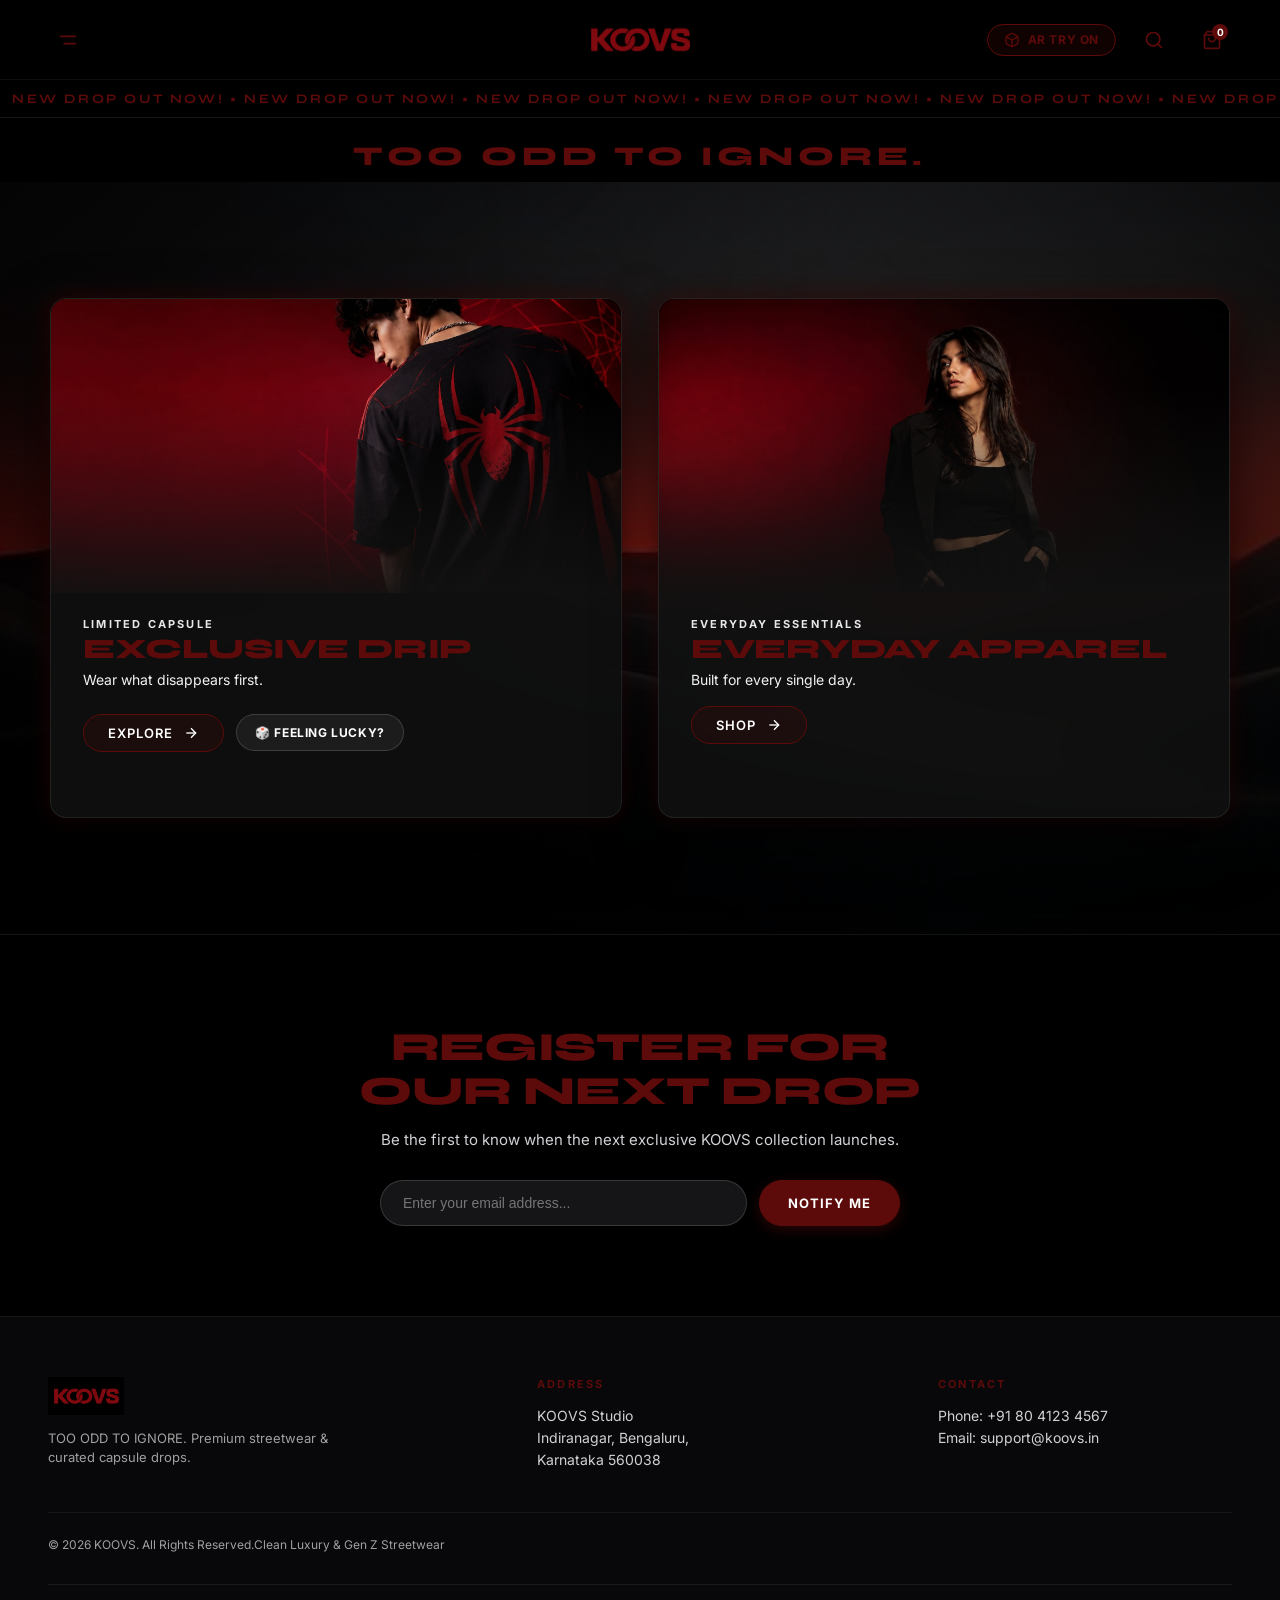
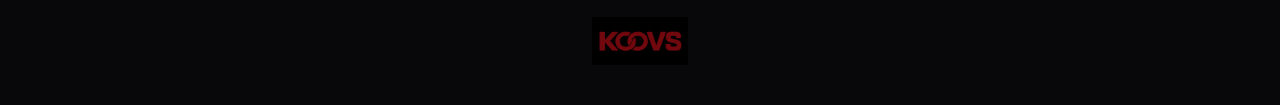
==== index.html @ f02de4dc "feat: restore 60 FPS interactive 3D mouse tilt and dynamic glare reflection on hero cards" ====
<!DOCTYPE html>
<html lang="en">
<head>
  <meta charset="UTF-8" />
  <meta name="viewport" content="width=device-width, initial-scale=1.0" />
  <title>KOOVS — Dark Editorial Streetwear</title>
  <meta name="description" content="KOOVS — Premium Gen Z Streetwear with a bold, dark cinematic identity. Discover Exclusive Drip and Everyday Apparel." />
  
  <!-- Fonts -->
  <link rel="preconnect" href="https://fonts.googleapis.com" />
  <link rel="preconnect" href="https://fonts.gstatic.com" crossorigin />
  <link href="https://fonts.googleapis.com/css2?family=Inter:wght@300;400;500;600;700&family=Syne:wght@700;800;900&display=swap" rel="stylesheet" />
  
  <!-- Icons -->
  <link rel="stylesheet" href="https://cdnjs.cloudflare.com/ajax/libs/font-awesome/6.5.1/css/all.min.css" />
  
  <!-- Styles -->
  <link rel="stylesheet" href="styles.css" />
</head>
<body class="dark-theme has-ticker">

  <!-- ═══════════════════════════════════════════════
       HEADER NAVIGATION
       LEFT: ☰ Menu
       CENTER: KOOVS Logo (Screen Centered)
       RIGHT: AR Try On | Search | Cart
  ══════════════════════════════════════════════════ -->
  <header class="header" id="header">
    <div class="header__inner">

      <!-- LEFT: MENU BUTTON (ICON ONLY, NO TEXT) -->
      <div class="header__left">
        <button class="header__icon-btn" id="menuBtn" aria-label="Open Navigation Menu">
          <svg width="22" height="22" viewBox="0 0 24 24" fill="none" stroke="currentColor" stroke-width="2" stroke-linecap="round" stroke-linejoin="round">
            <line x1="4" y1="8" x2="20" y2="8"></line>
            <line x1="8" y1="16" x2="20" y2="16"></line>
          </svg>
        </button>
      </div>

      <!-- CENTER: BRAND LOGO (OFFICIAL UPLOADED LOGO) -->
      <a href="index.html" class="header__logo-link header__logo-link--centered" aria-label="KOOVS Home">
        <img src="assets/images/koovs_official_logo.png" alt="KOOVS" class="header__logo-img" />
      </a>

      <!-- RIGHT: AR TRY ON, SEARCH, CART ICONS -->
      <div class="header__actions">
        <!-- AR Try-On Quick Access Button -->
        <button class="nav-ar-btn" id="navArBtn" aria-label="AR Virtual Try-On">
          <svg class="nav-ar-btn__icon" width="16" height="16" viewBox="0 0 24 24" fill="none" stroke="currentColor" stroke-width="2">
            <path d="M21 16V8a2 2 0 0 0-1-1.73l-7-4a2 2 0 0 0-2 0l-7 4A2 2 0 0 0 3 8v8a2 2 0 0 0 1 1.73l7 4a2 2 0 0 0 2 0l7-4A2 2 0 0 0 21 16z"></path>
            <polyline points="3.27 6.96 12 12.01 20.73 6.96"></polyline>
            <line x1="12" y1="22.08" x2="12" y2="12"></line>
          </svg>
          <span>AR Try On</span>
        </button>

        <!-- Search Icon -->
        <button class="header__icon-btn" id="searchBtn" aria-label="Search">
          <svg width="20" height="20" viewBox="0 0 24 24" fill="none" stroke="currentColor" stroke-width="2" stroke-linecap="round" stroke-linejoin="round">
            <circle cx="11" cy="11" r="8"></circle>
            <line x1="21" y1="21" x2="16.65" y2="16.65"></line>
          </svg>
        </button>

        <!-- Cart Icon -->
        <button class="header__icon-btn header__cart-btn" id="cartBtn" aria-label="Shopping Bag">
          <svg width="20" height="20" viewBox="0 0 24 24" fill="none" stroke="currentColor" stroke-width="2" stroke-linecap="round" stroke-linejoin="round">
            <path d="M6 2L3 6v14a2 2 0 0 0 2 2h14a2 2 0 0 0 2-2V6l-3-4z"></path>
            <line x1="3" y1="6" x2="21" y2="6"></line>
            <path d="M16 10a4 4 0 0 1-8 0"></path>
          </svg>
          <span class="header__cart-badge" id="cartBadge">0</span>
        </button>
      </div>

    </div>
  </header>

  <!-- ═══════════════════════════════════════════════
       MOBILE MENU DRAWER
  ══════════════════════════════════════════════════ -->
  <div class="menu-drawer" id="menuDrawer" aria-hidden="true">
    <div class="menu-drawer__overlay" id="menuDrawerOverlay"></div>
    <div class="menu-drawer__content">
      <div class="menu-drawer__header">
        <a href="index.html" class="menu-drawer__logo-link" aria-label="KOOVS Home">
          <img src="assets/images/koovs_official_logo.png" alt="KOOVS Logo" class="menu-drawer__logo" />
        </a>
        <button class="menu-drawer__close" id="menuDrawerClose" aria-label="Close menu">
          <i class="fa-solid fa-xmark"></i>
        </button>
      </div>
      <nav class="menu-drawer__links">
        <a href="index.html" class="menu-drawer__link active">HOME</a>
        <a href="exclusive-drip.html" class="menu-drawer__link">EXCLUSIVE DRIP</a>
        <a href="everyday-apparel.html" class="menu-drawer__link highlight-link">EVERYDAY APPAREL</a>
        <a href="everyday-apparel.html" class="menu-drawer__link">DAILY ESSENTIALS</a>
        <a href="#" class="menu-drawer__link trigger-ar-modal">AR VIRTUAL FITTING</a>
      </nav>
      <div class="menu-drawer__footer">
        <a href="#" class="menu-drawer__settings-link" id="settingsBtn">
          <i class="fa-solid fa-gear"></i>
          <span>Settings</span>
        </a>
        <p class="menu-drawer__brand-tag">TOO ODD TO IGNORE.</p>
      </div>
    </div>
  </div>

  <!-- ═══════════════════════════════════════════════
       SCROLLING BRAND ANNOUNCEMENT MARQUEE ("NEW DROP OUT NOW!")
  ══════════════════════════════════════════════════ -->
  <aside class="brand-ticker-bar" aria-label="Brand Announcement Ticker">
    <div class="brand-ticker__track">
      <span class="brand-ticker__text">NEW DROP OUT NOW! • NEW DROP OUT NOW! • NEW DROP OUT NOW! • NEW DROP OUT NOW! • NEW DROP OUT NOW! • NEW DROP OUT NOW! • NEW DROP OUT NOW! • </span>
      <span class="brand-ticker__text">NEW DROP OUT NOW! • NEW DROP OUT NOW! • NEW DROP OUT NOW! • NEW DROP OUT NOW! • NEW DROP OUT NOW! • NEW DROP OUT NOW! • NEW DROP OUT NOW! • </span>
    </div>
  </aside>

  <!-- ═══════════════════════════════════════════════
       FLOATING BRAND TAGLINE STATEMENT (NO SEPARATE CONTAINER BACKGROUND)
  ══════════════════════════════════════════════════ -->
  <div class="floating-tagline">
    <h2 class="floating-tagline__text font-milker">TOO ODD TO IGNORE.</h2>
  </div>

  <!-- ═══════════════════════════════════════════════
       HERO SECTION
  ══════════════════════════════════════════════════ -->
  <section class="hero" id="hero">
    
    <!-- DARK HERO BACKDROP IMAGE -->
    <div class="hero__bg-container">
      <img src="assets/images/hero_bg_dark.jpg" alt="KOOVS Dark Horizon Editorial" class="hero__bg-img" />
      <div class="hero__bg-overlay"></div>
    </div>

    <div class="hero__container">
      
      <!-- HERO CARDS GRID -->
      <div class="hero__cards-grid">
        
        <!-- CARD 1: EXCLUSIVE DRIP -->
        <article class="hero-card hero-card--drip" id="cardDrip">
          <div class="hero-card__image-wrap">
            <img src="assets/images/exclusive_drip_new.png" alt="Exclusive Drip Campaign" class="hero-card__img" />
            <div class="hero-card__img-overlay"></div>
          </div>
          
          <div class="hero-card__content">
            <span class="hero-card__category">LIMITED CAPSULE</span>
            <h2 class="hero-card__title font-milker">Exclusive Drip</h2>
            <p class="hero-card__desc">Wear what disappears first.</p>
            
            <div class="hero-card__actions">
              <a href="exclusive-drip.html" class="hero-btn">
                <span>Explore</span>
                <svg class="hero-btn__arrow" width="16" height="16" viewBox="0 0 24 24" fill="none" stroke="currentColor" stroke-width="2">
                  <line x1="5" y1="12" x2="19" y2="12"></line>
                  <polyline points="12 5 19 12 12 19"></polyline>
                </svg>
              </a>

              <button type="button" class="hero-btn hero-btn--lucky" id="luckyBtn">
                <span>🎲 Feeling Lucky?</span>
              </button>
            </div>
          </div>
        </article>

        <!-- CARD 2: EVERYDAY APPAREL -->
        <article class="hero-card hero-card--everyday" id="cardEveryday">
          <div class="hero-card__image-wrap">
            <img src="assets/images/everyday_apparel_landscape.png" alt="Everyday Apparel Campaign" class="hero-card__img hero-card__img--everyday" />
            <div class="hero-card__img-overlay"></div>
          </div>
          
          <div class="hero-card__content">
            <span class="hero-card__category">EVERYDAY ESSENTIALS</span>
            <h2 class="hero-card__title font-milker">Everyday Apparel</h2>
            <p class="hero-card__desc">Built for every single day.</p>
            
            <a href="everyday-apparel.html" class="hero-btn">
              <span>Shop</span>
              <svg class="hero-btn__arrow" width="16" height="16" viewBox="0 0 24 24" fill="none" stroke="currentColor" stroke-width="2">
                <line x1="5" y1="12" x2="19" y2="12"></line>
                <polyline points="12 5 19 12 12 19"></polyline>
              </svg>
            </a>
          </div>
        </article>

      </div>

    </div>

  </section>

  <!-- ═══════════════════════════════════════════════
       "REGISTER FOR OUR NEXT DROP" SUBSCRIPTION SECTION
  ══════════════════════════════════════════════════ -->
  <section class="subscribe-section" id="dropSubscribe">
    <div class="subscribe-container">
      <h2 class="subscribe-title font-milker">Register for Our Next Drop</h2>
      <p class="subscribe-subtitle">Be the first to know when the next exclusive KOOVS collection launches.</p>
      <form class="subscribe-form" id="subscribeForm" onsubmit="event.preventDefault(); alert('You\'re registered for the next exclusive KOOVS drop!');">
        <input type="email" class="subscribe-input" placeholder="Enter your email address..." required aria-label="Email address" />
        <button type="submit" class="subscribe-btn">Notify Me</button>
      </form>
    </div>
  </section>

  <!-- ═══════════════════════════════════════════════
       MINIMALIST FOOTER
  ══════════════════════════════════════════════════ -->
  <footer class="footer">
    <div class="footer-inner">
      <div class="footer-brand">
        <a href="index.html" aria-label="KOOVS Home">
          <img src="assets/images/koovs_official_logo.png" alt="KOOVS Logo" class="footer-brand-logo" />
        </a>
        <p class="footer-tagline">TOO ODD TO IGNORE. Premium streetwear &amp; curated capsule drops.</p>
      </div>

      <div class="footer-address">
        <h4 class="footer-block-title">ADDRESS</h4>
        <p class="footer-text">
          KOOVS Studio<br />
          Indiranagar, Bengaluru,<br />
          Karnataka 560038
        </p>
      </div>

      <div class="footer-contact">
        <h4 class="footer-block-title">CONTACT</h4>
        <p class="footer-text">
          Phone: +91 80 4123 4567<br />
          Email: <a href="mailto:support@koovs.in">support@koovs.in</a>
        </p>
      </div>
    </div>

    <div class="footer-bottom">
      <p>&copy; 2026 KOOVS. All Rights Reserved.</p>
      <p>Clean Luxury &amp; Gen Z Streetwear</p>
    </div>

    <!-- OFFICIAL KOOVS BRAND SIGNOFF -->
    <div class="footer-signoff-bar">
      <img src="assets/images/koovs_official_logo.png" alt="KOOVS Official Sign-off Logo" class="footer-signoff-logo" />
    </div>
  </footer>

  <!-- ═══════════════════════════════════════════════
       CAMERA AR TRY-ON MODAL ENGINE
  ══════════════════════════════════════════════════ -->
  <div class="ar-modal" id="arModal" aria-hidden="true">
    <div class="ar-modal__overlay" id="arModalOverlay"></div>
    <div class="ar-modal__container">
      <div class="ar-modal__header">
        <div class="ar-modal__title-wrap">
          <span class="ar-modal__badge">KOOVS AR ENGINE v2.6</span>
          <h3 class="ar-modal__title font-milker">Live AR Fitting Room</h3>
        </div>
        <button class="ar-modal__close" id="arModalClose" aria-label="Close AR Modal">
          <i class="fa-solid fa-xmark"></i>
        </button>
      </div>

      <div class="ar-modal__viewport">
        <video id="arVideoFeed" autoplay playsinline muted class="ar-modal__video"></video>
        
        <div class="ar-modal__reticle" id="arReticle">
          <div class="ar-modal__reticle-frame"></div>
          <div class="ar-modal__reticle-scanline"></div>
          <span class="ar-modal__reticle-text">ALIGN UPPER BODY WITHIN FRAME</span>
        </div>

        <div class="ar-modal__prompt" id="arPrompt">
          <i class="fa-solid fa-camera"></i>
          <p>Requesting camera permission...</p>
          <span class="ar-modal__prompt-sub">Real-time 3D posture mapping ready for WebXR / Snap Kit integration.</span>
        </div>
      </div>

      <div class="ar-modal__controls">
        <button class="ar-modal__btn" id="arSwitchCameraBtn">
          <i class="fa-solid fa-camera-rotate"></i>
          <span>Switch View</span>
        </button>
        <button class="ar-modal__btn ar-modal__btn--capture" id="arCaptureBtn">
          <i class="fa-solid fa-aperture"></i>
          <span>Snapshot Fit</span>
        </button>
      </div>
    </div>
  </div>

  <!-- JavaScript -->
  <script src="app.js"></script>
</body>
</html>
---- styles.css ----
/* ============================================================
   KOOVS — DARK EDITORIAL LANDING PAGE (REFINED EVERYDAY APPAREL)
   Design Direction:
   - Primary Accent: Official Brand Red (#5C0B0A)
   - Deep Black (#000000) & Dark Charcoal (#111111)
   - 60% Screen Hero Banner with Apple-style Slide-In Animation from Left
   - Thin Horizontal Category Bar directly below Hero Banner
   - 3D Infinite Circular Rotating Carousel Showcase
   - Strict Right-Aligned Header Icons (Logo Left | AR, Search, Menu, Cart Right)
   ============================================================ */

/* ----------------------------------------------------------
   DESIGN TOKENS
   ---------------------------------------------------------- */
:root {
  --color-black:        #000000;
  --color-charcoal:     #111111;
  --color-dark-card:    #151518;
  --color-dark-glass:   rgba(17, 17, 17, 0.88);
  
  /* OFFICIAL BRAND RED ACCENT (#5C0B0A) */
  --color-accent-red:   #5C0B0A;
  --color-accent-hover: #7A100F;
  --color-accent-dim:   rgba(92, 11, 10, 0.18);
  --color-accent-glow:  rgba(92, 11, 10, 0.45);

  --color-white:        #FFFFFF;
  --color-gray-300:     #D1D1D6;
  --color-gray-400:     #A0A0A0;
  --color-gray-700:     #2C2C2E;

  --font-milker:        'Milker', 'Syne', 'Bebas Neue', sans-serif;
  --font-sans:          'Inter', 'Helvetica Neue', system-ui, sans-serif;

  --header-height:      80px;
  --radius-card:        16px;
  --radius-pill:        999px;

  --ease-editorial:     cubic-bezier(0.16, 1, 0.3, 1);
  --transition-fast:    0.22s var(--ease-editorial);
  --transition-smooth:  0.4s var(--ease-editorial);
}

/* ----------------------------------------------------------
   RESET & BASE STYLES
   ---------------------------------------------------------- */
*, *::before, *::after {
  box-sizing: border-box;
  margin: 0;
  padding: 0;
}

html, body {
  width: 100%;
  margin: 0;
  padding: 0;
  overflow-x: hidden;
}

body.dark-theme {
  background-color: var(--color-black);
  color: var(--color-white);
  font-family: var(--font-sans);
  font-size: 15px;
  -webkit-font-smoothing: antialiased;
  -moz-osx-font-smoothing: grayscale;
}

img {
  display: block;
  max-width: 100%;
  height: auto;
}

a {
  color: inherit;
  text-decoration: none;
}

button {
  cursor: pointer;
  border: none;
  background: none;
  font-family: inherit;
  color: inherit;
}

/* HEADINGS IN OFFICIAL ACCENT #5C0B0A */
.font-milker,
h1, h2, h3,
.pdp-title,
.product-card__name,
.spotlight-title,
.gender-card__title,
.ea-hero-banner__title,
.collection-hero__title {
  font-family: var(--font-milker);
  font-weight: 800;
  letter-spacing: -0.01em;
  text-transform: uppercase;
  color: var(--color-accent-red);
}

/* ----------------------------------------------------------
   HEADER NAVIGATION (STRICT RIGHT ALIGNMENT)
   LEFT: Brand Logo
   RIGHT: AR Try On | Search | Menu | Cart
   ---------------------------------------------------------- */
.header {
  position: fixed;
  top: 0;
  left: 0;
  width: 100%;
  height: var(--header-height);
  background-color: rgba(0, 0, 0, 0.9);
  backdrop-filter: blur(16px);
  -webkit-backdrop-filter: blur(16px);
  z-index: 100;
  border-bottom: 1px solid rgba(255, 255, 255, 0.06);
  transition: background-color var(--transition-smooth), border-color var(--transition-smooth);
}

.header.scrolled {
  background-color: rgba(0, 0, 0, 0.98);
  border-bottom-color: rgba(92, 11, 10, 0.35);
}

.header__inner {
  position: relative;
  max-width: 1600px;
  height: 100%;
  margin: 0 auto;
  padding: 0 48px;
  display: flex;
  align-items: center;
  justify-space: space-between;
}

/* LEFT: MENU BUTTON (☰ Menu) */
.header__left {
  display: flex;
  align-items: center;
}

.header__menu-pill {
  display: inline-flex;
  align-items: center;
  gap: 8px;
  padding: 7px 16px;
  color: var(--color-accent-red);
  font-size: 13px;
  font-weight: 600;
  letter-spacing: 0.05em;
  text-transform: uppercase;
  border-radius: var(--radius-pill);
  background-color: transparent;
  transition: all var(--transition-fast);
}

.header__menu-pill:hover {
  background-color: var(--color-accent-dim);
  transform: translateY(-1px);
}

/* CENTER: BRAND LOGO (PERFECTLY CENTERED ON SCREEN) */
.header__logo-link {
  display: flex;
  align-items: center;
  height: 100%;
}

.header__logo-link--centered {
  position: absolute;
  left: 50%;
  top: 50%;
  transform: translate(-50%, -50%);
  display: flex;
  align-items: center;
}

.header__logo-img {
  height: 58px;
  width: auto;
  object-fit: contain;
  transition: transform var(--transition-fast);
}

.header__logo-link:hover .header__logo-img {
  transform: scale(1.03);
}

/* RIGHT ALIGNED ICONS CONTAINER */
.header__actions {
  display: flex;
  align-items: center;
  gap: 18px;
  margin-left: auto;
}

/* AR Try-On Quick Access Pill Button */
.nav-ar-btn {
  display: inline-flex;
  align-items: center;
  gap: 8px;
  padding: 7px 16px;
  background-color: var(--color-accent-dim);
  border: 1.5px solid var(--color-accent-red);
  border-radius: var(--radius-pill);
  color: var(--color-accent-red);
  font-size: 12px;
  font-weight: 700;
  letter-spacing: 0.05em;
  text-transform: uppercase;
  transition: all var(--transition-fast);
}

.nav-ar-btn:hover {
  background-color: var(--color-accent-red);
  border-color: var(--color-accent-red);
  color: var(--color-white);
  transform: translateY(-1px);
  box-shadow: 0 4px 14px var(--color-accent-glow);
}

.nav-ar-btn__icon {
  color: var(--color-accent-red);
}

.nav-ar-btn:hover .nav-ar-btn__icon {
  color: var(--color-white);
}

.header__icon-btn {
  position: relative;
  display: inline-flex;
  align-items: center;
  justify-content: center;
  width: 40px;
  height: 40px;
  border-radius: 50%;
  color: var(--color-accent-red);
  transition: color var(--transition-fast), transform var(--transition-fast), background-color var(--transition-fast);
}

.header__icon-btn:hover {
  color: var(--color-accent-red);
  transform: translateY(-2px);
  background-color: var(--color-accent-dim);
}

.header__cart-badge {
  position: absolute;
  top: 4px;
  right: 4px;
  background-color: var(--color-accent-red);
  color: var(--color-white);
  font-size: 10px;
  font-weight: 700;
  width: 16px;
  height: 16px;
  border-radius: 50%;
  display: flex;
  align-items: center;
  justify-content: center;
}

/* ----------------------------------------------------------
   MOBILE MENU DRAWER
   ---------------------------------------------------------- */
.menu-drawer {
  position: fixed;
  inset: 0;
  z-index: 200;
  visibility: hidden;
  opacity: 0;
  transition: visibility 0.4s, opacity 0.4s var(--ease-editorial);
}

.menu-drawer.open {
  visibility: visible;
  opacity: 1;
}

.menu-drawer__overlay {
  position: absolute;
  inset: 0;
  background-color: rgba(0, 0, 0, 0.85);
  backdrop-filter: blur(8px);
}

.menu-drawer__content {
  position: absolute;
  top: 0;
  left: 0;
  right: auto;
  width: 100%;
  max-width: 400px;
  height: 100%;
  background-color: var(--color-charcoal);
  border-right: 1px solid rgba(255, 255, 255, 0.08);
  padding: 40px;
  display: flex;
  flex-direction: column;
  justify-space: space-between;
  transform: translateX(-100%);
  transition: transform 0.4s var(--ease-editorial);
}

.menu-drawer.open .menu-drawer__content {
  transform: translateX(0);
}

.menu-drawer__header {
  display: flex;
  align-items: center;
  justify-space: space-between;
}

.menu-drawer__logo {
  height: 38px;
  width: auto;
  object-fit: contain;
}

.menu-drawer__close {
  font-size: 24px;
  color: var(--color-white);
  transition: color var(--transition-fast);
}

.menu-drawer__close:hover {
  color: var(--color-accent-red);
}

.menu-drawer__settings-link {
  display: flex;
  align-items: center;
  gap: 10px;
  font-size: 13px;
  font-weight: 600;
  letter-spacing: 0.08em;
  text-transform: uppercase;
  color: var(--color-gray-300);
  padding: 12px 0 8px;
  margin-bottom: 8px;
  border-top: 1px solid rgba(255, 255, 255, 0.08);
  transition: color var(--transition-fast);
}

.menu-drawer__settings-link i {
  color: var(--color-accent-red);
  font-size: 15px;
}

.menu-drawer__settings-link:hover {
  color: var(--color-accent-red);
}

.menu-drawer__links {
  display: flex;
  flex-direction: column;
  gap: 24px;
  margin: 40px 0;
}

.menu-drawer__link {
  font-family: var(--font-milker);
  font-size: 26px;
  font-weight: 800;
  color: var(--color-white);
  text-transform: uppercase;
  transition: color var(--transition-fast), transform var(--transition-fast);
}

.menu-drawer__link:hover,
.menu-drawer__link.active {
  color: var(--color-accent-red);
  transform: translateX(8px);
}

.menu-drawer__footer {
  border-top: 1px solid rgba(255, 255, 255, 0.08);
  padding-top: 20px;
}

.menu-drawer__brand-tag {
  font-size: 11px;
  font-weight: 700;
  letter-spacing: 0.25em;
  color: var(--color-gray-400);
}

/* ----------------------------------------------------------
   HOMEPAGE HERO SECTION
   ---------------------------------------------------------- */
.hero {
  position: relative;
  width: 100%;
  height: 100vh;
  min-height: 680px;
  padding-top: var(--header-height);
  display: flex;
  align-items: center;
  justify-content: center;
  overflow: hidden;
  background-color: var(--color-black);
}

.hero__bg-container {
  position: absolute;
  inset: 0;
  width: 100%;
  height: 100%;
  z-index: 1;
}

.hero__bg-img {
  width: 100%;
  height: 100%;
  object-fit: cover;
  object-position: center;
}

.hero__bg-overlay {
  position: absolute;
  inset: 0;
  background: radial-gradient(circle at center, rgba(0,0,0,0.25) 0%, rgba(0,0,0,0.75) 100%);
  pointer-events: none;
}

.hero__container {
  position: relative;
  z-index: 2;
  width: 100%;
  max-width: 1380px;
  height: calc(100vh - var(--header-height));
  margin: 0 auto;
  padding: 24px 48px;
  display: flex;
  align-items: center;
  justify-content: center;
}

.hero__cards-grid {
  display: grid;
  grid-template-columns: repeat(2, 1fr);
  gap: 36px;
  width: 100%;
  max-width: 1180px;
  align-items: center;
  perspective: 1200px;
  transform-style: preserve-3d;
}

.hero-card {
  position: relative;
  height: min(64vh, 520px);
  background: var(--color-dark-glass);
  backdrop-filter: blur(16px);
  -webkit-backdrop-filter: blur(16px);
  border-radius: var(--radius-card);
  border: 1px solid rgba(255, 255, 255, 0.08);
  box-shadow: 0 24px 60px rgba(0, 0, 0, 0.8), 0 0 25px var(--color-accent-glow);
  overflow: hidden;
  display: flex;
  flex-direction: column;
  will-change: transform;
  transform-style: preserve-3d;
  transition: box-shadow var(--transition-smooth), border-color var(--transition-smooth);
}

.hero-card:hover {
  border-color: var(--color-accent-red);
  box-shadow: 0 32px 80px rgba(0, 0, 0, 0.9), 0 0 40px var(--color-accent-glow);
}

.hero-card__image-wrap {
  position: relative;
  width: 100%;
  height: 58%;
  overflow: hidden;
  background-color: var(--color-black);
}

.hero-card__img {
  width: 100%;
  height: 100%;
  object-fit: cover;
  object-position: 85% 15%;
  transition: transform 0.7s var(--ease-editorial);
}

.hero-card__img--everyday {
  object-position: center top;
}

.hero-card:hover .hero-card__img {
  transform: scale(1.05);
}

.hero-card__img-overlay {
  position: absolute;
  inset: 0;
  background: linear-gradient(180deg, rgba(0,0,0,0) 30%, rgba(17,17,17,0.95) 100%);
  pointer-events: none;
}

.hero-card__content {
  padding: 24px 32px 28px;
  display: flex;
  flex-direction: column;
  justify-space: space-between;
  height: 44%;
  background-color: transparent;
}

.hero-card__category {
  font-size: 11px;
  font-weight: 700;
  letter-spacing: 0.2em;
  color: var(--color-white);
  opacity: 0.9;
  text-transform: uppercase;
  margin-bottom: 4px;
}

.hero-card__title {
  font-size: clamp(28px, 2.5vh, 36px);
  line-height: 1.05;
  color: var(--color-accent-red);
  margin-bottom: 6px;
}

.hero-card__desc {
  font-size: 14px;
  line-height: 1.4;
  color: var(--color-white);
  opacity: 0.95;
  margin-bottom: 16px;
}

.hero-btn {
  display: inline-flex;
  align-items: center;
  gap: 10px;
  padding: 10px 24px;
  background-color: var(--color-accent-dim);
  border: 1.5px solid var(--color-accent-red);
  border-radius: var(--radius-pill);
  color: var(--color-white);
  font-size: 13px;
  font-weight: 600;
  letter-spacing: 0.08em;
  text-transform: uppercase;
  align-self: flex-start;
  transition: background-color var(--transition-fast), border-color var(--transition-fast), color var(--transition-fast), transform var(--transition-fast), box-shadow var(--transition-fast);
}

.hero-btn__arrow {
  transition: transform var(--transition-fast);
}

.hero-btn:hover {
  background-color: var(--color-accent-red);
  border-color: var(--color-accent-red);
  color: var(--color-white);
  transform: translateY(-2px);
  box-shadow: 0 6px 20px var(--color-accent-glow);
}

.hero-btn:hover .hero-btn__arrow {
  transform: translateX(4px);
}

/* ----------------------------------------------------------
   EVERYDAY APPAREL — REFINED SLIDING HERO BANNER (TOP 60% SCREEN)
   ---------------------------------------------------------- */
.collection-page {
  padding-top: var(--header-height);
  background-color: var(--color-black);
}

.ea-gender-selection {
  width: 100%;
}

.gender-container {
  display: grid;
  grid-template-columns: repeat(2, 1fr);
  gap: 40px;
  max-width: 1300px;
  margin: 0 auto;
  min-height: 60vh;
  padding: 0 48px 60px;
}

.gender-card {
  position: relative;
  border-radius: var(--radius-card);
  overflow: hidden;
  border: 1.5px solid rgba(255, 255, 255, 0.08);
  box-shadow: 0 24px 60px rgba(0, 0, 0, 0.8), 0 0 25px var(--color-accent-glow);
  cursor: pointer;
  display: flex;
  flex-direction: column;
  justify-content: flex-end;
  min-height: 500px;
  transition: transform var(--transition-smooth), border-color var(--transition-smooth), box-shadow var(--transition-smooth);
}

.gender-card:hover {
  transform: translateY(-10px) scale(1.015);
  border-color: var(--color-accent-red);
  box-shadow: 0 32px 80px rgba(0, 0, 0, 0.9), 0 0 45px var(--color-accent-glow);
}

.gender-card__bg {
  position: absolute;
  inset: 0;
  width: 100%;
  height: 100%;
  z-index: 1;
}

.gender-card__img {
  width: 100%;
  height: 100%;
  object-fit: cover;
  object-position: center 15%;
  transition: transform 0.8s var(--ease-editorial);
}

.gender-card:hover .gender-card__img {
  transform: scale(1.06);
}

.gender-card__overlay {
  position: absolute;
  inset: 0;
  background: linear-gradient(180deg, rgba(0,0,0,0.1) 0%, rgba(0,0,0,0.4) 50%, rgba(10,10,12,0.95) 100%);
}

.gender-card__content {
  position: relative;
  z-index: 2;
  padding: 40px;
  display: flex;
  flex-direction: column;
  align-items: flex-start;
  gap: 8px;
}

.gender-card__tag {
  font-size: 11px;
  font-weight: 700;
  letter-spacing: 0.2em;
  color: var(--color-white);
  opacity: 0.9;
}

.gender-card__title {
  font-size: clamp(48px, 5vw, 64px);
  line-height: 1;
  color: var(--color-accent-red);
  margin-bottom: 4px;
}

.gender-card__desc {
  font-size: 15px;
  color: var(--color-white);
  opacity: 0.95;
  margin-bottom: 16px;
  max-width: 400px;
}

/* ----------------------------------------------------------
   60% HERO SLIDING BANNER (SLIDES IN SMOOTHLY FROM LEFT)
   ---------------------------------------------------------- */
.ea-showcase-view {
  width: 100%;
}

.ea-hero-banner {
  position: relative;
  width: 100%;
  height: min(65vh, 540px);
  min-height: 420px;
  overflow: hidden;
  background-color: var(--color-black);
  animation: slideInLeft 0.8s cubic-bezier(0.16, 1, 0.3, 1) forwards;
}

@keyframes slideInLeft {
  from {
    opacity: 0;
    transform: translateX(-100%);
  }
  to {
    opacity: 1;
    transform: translateX(0);
  }
}

.ea-hero-banner__bg {
  position: absolute;
  inset: 0;
  width: 100%;
  height: 100%;
  z-index: 1;
}

.ea-hero-banner__img {
  width: 100%;
  height: 100%;
  object-fit: cover;
  object-position: right 15%;
  transition: transform 1.2s var(--ease-editorial);
}

.ea-hero-banner__overlay {
  position: absolute;
  inset: 0;
  background: linear-gradient(90deg, rgba(0,0,0,0.85) 0%, rgba(0,0,0,0.4) 50%, rgba(0,0,0,0.2) 100%);
}

.ea-hero-banner__content {
  position: relative;
  z-index: 2;
  height: 100%;
  max-width: 1400px;
  margin: 0 auto;
  padding: 40px 48px;
  display: flex;
  flex-direction: column;
  justify-content: flex-end;
  align-items: flex-start;
}

.ea-switch-gender-btn {
  position: absolute;
  top: 32px;
  left: 48px;
  display: inline-flex;
  align-items: center;
  gap: 10px;
  padding: 8px 20px;
  border-radius: var(--radius-pill);
  border: 1.5px solid var(--color-accent-red);
  background-color: rgba(18, 18, 22, 0.85);
  backdrop-filter: blur(8px);
  color: var(--color-white);
  font-size: 12px;
  font-weight: 600;
  letter-spacing: 0.05em;
  text-transform: uppercase;
  transition: all var(--transition-fast);
}

.ea-switch-gender-btn:hover {
  background-color: var(--color-accent-red);
  color: var(--color-white);
  transform: translateY(-2px);
  box-shadow: 0 6px 18px var(--color-accent-glow);
}

.ea-hero-banner__tag {
  font-size: 11px;
  font-weight: 700;
  letter-spacing: 0.25em;
  color: var(--color-accent-red);
  margin-bottom: 6px;
}

.ea-hero-banner__title {
  font-size: clamp(36px, 4.5vw, 56px);
  line-height: 1.05;
  color: var(--color-accent-red);
  margin-bottom: 10px;
}

.ea-hero-banner__desc {
  font-size: 16px;
  line-height: 1.5;
  color: var(--color-white);
  max-width: 540px;
}

/* ----------------------------------------------------------
   THIN MINIMAL HORIZONTAL CATEGORY BAR
   ---------------------------------------------------------- */
.thin-category-bar {
  position: sticky;
  top: var(--header-height);
  z-index: 90;
  background-color: rgba(10, 10, 12, 0.95);
  backdrop-filter: blur(14px);
  border-bottom: 1px solid rgba(255, 255, 255, 0.08);
  padding: 12px 0;
}

.thin-category-bar__scroll {
  display: flex;
  align-items: center;
  gap: 10px;
  max-width: 1600px;
  margin: 0 auto;
  padding: 0 48px;
  overflow-x: auto;
  scrollbar-width: none;
}

.thin-category-bar__scroll::-webkit-scrollbar {
  display: none;
}

.thin-category-btn {
  white-space: nowrap;
  padding: 7px 18px;
  border-radius: var(--radius-pill);
  border: 1px solid rgba(255, 255, 255, 0.12);
  background-color: rgba(255, 255, 255, 0.03);
  color: var(--color-gray-300);
  font-size: 13px;
  font-weight: 500;
  transition: all var(--transition-fast);
}

.thin-category-btn:hover {
  border-color: var(--color-accent-red);
  color: var(--color-white);
  background-color: var(--color-accent-dim);
}

.thin-category-btn.active {
  background-color: var(--color-accent-red);
  border-color: var(--color-accent-red);
  color: var(--color-white);
  font-weight: 600;
  box-shadow: 0 4px 14px var(--color-accent-glow);
}

/* ----------------------------------------------------------
   CURATED COLLECTION SELECTOR (EXCLUSIVE DRIP)
   ---------------------------------------------------------- */
.collection-tabs-wrap {
  position: sticky;
  top: var(--header-height);
  z-index: 90;
  background-color: rgba(10, 10, 12, 0.95);
  backdrop-filter: blur(14px);
  border-bottom: 1px solid rgba(255, 255, 255, 0.08);
  padding: 14px 0;
}

.collection-tabs__scroll {
  display: flex;
  align-items: center;
  gap: 12px;
  max-width: 1600px;
  margin: 0 auto;
  padding: 0 48px;
  overflow-x: auto;
  scrollbar-width: none;
}

.collection-tabs__scroll::-webkit-scrollbar {
  display: none;
}

.collection-tab {
  white-space: nowrap;
  padding: 9px 22px;
  border-radius: var(--radius-pill);
  border: 1px solid rgba(255, 255, 255, 0.12);
  background-color: rgba(255, 255, 255, 0.03);
  color: var(--color-gray-300);
  font-size: 13px;
  font-weight: 500;
  letter-spacing: 0.03em;
  transition: all var(--transition-fast);
}

.collection-tab:hover {
  border-color: var(--color-accent-red);
  color: var(--color-white);
  background-color: var(--color-accent-dim);
  transform: translateY(-1px);
}

.collection-tab.active {
  background-color: var(--color-accent-red);
  border-color: var(--color-accent-red);
  color: var(--color-white);
  font-weight: 700;
  box-shadow: 0 4px 16px var(--color-accent-glow);
}

/* ----------------------------------------------------------
   3D INFINITE CIRCULAR CAROUSEL STAGE
   ---------------------------------------------------------- */
.carousel-section {
  position: relative;
  width: 100%;
  min-height: calc(100vh - var(--header-height) - 160px);
  padding: 20px 0 40px;
  display: flex;
  flex-direction: column;
  align-items: center;
  justify-content: space-between;
  overflow: hidden;
  user-select: none;
}

.carousel-instructions {
  text-align: center;
  margin-bottom: 16px;
  z-index: 5;
}

.carousel-hint-tag {
  display: inline-flex;
  align-items: center;
  gap: 8px;
  font-size: 10px;
  font-weight: 700;
  letter-spacing: 0.25em;
  color: var(--color-accent-red);
  margin-bottom: 4px;
}

.carousel-instructions p {
  font-size: 13px;
  color: var(--color-gray-400);
}

.circular-stage {
  position: relative;
  width: 100%;
  height: 460px;
  perspective: 1400px;
  perspective-origin: 50% 45%;
  display: flex;
  align-items: center;
  justify-content: center;
  cursor: grab;
}

.circular-stage:active {
  cursor: grabbing;
}

.circular-ring {
  position: absolute;
  width: 100%;
  height: 100%;
  transform-style: preserve-3d;
  display: flex;
  align-items: center;
  justify-content: center;
}

.circular-card {
  position: absolute;
  width: 290px;
  height: 410px;
  transform-style: preserve-3d;
  will-change: transform, opacity;
  transition: box-shadow 0.4s var(--ease-editorial), border-color 0.4s var(--ease-editorial);
}

.circular-card__inner {
  position: relative;
  width: 100%;
  height: 100%;
  background: var(--color-dark-glass);
  backdrop-filter: blur(14px);
  -webkit-backdrop-filter: blur(14px);
  border-radius: var(--radius-card);
  border: 1.5px solid rgba(255, 255, 255, 0.08);
  box-shadow: 0 20px 40px rgba(0, 0, 0, 0.8);
  overflow: hidden;
  display: flex;
  flex-direction: column;
  justify-space: space-between;
  padding: 20px;
  transition: all 0.4s var(--ease-editorial);
}

.circular-card.is-focused .circular-card__inner {
  border-color: var(--color-accent-red);
  box-shadow: 0 30px 70px rgba(0, 0, 0, 0.9), 0 0 35px var(--color-accent-glow);
  background: rgba(22, 22, 26, 0.95);
}

.circular-card__badge {
  position: absolute;
  top: 14px;
  left: 14px;
  background-color: var(--color-accent-red);
  color: var(--color-white);
  font-size: 9px;
  font-weight: 700;
  letter-spacing: 0.15em;
  padding: 4px 10px;
  border-radius: var(--radius-pill);
  z-index: 2;
}

.circular-card__placeholder {
  position: relative;
  width: 100%;
  height: 60%;
  background: radial-gradient(circle at center, #1e1e24 0%, #101013 100%);
  border-radius: 12px;
  display: flex;
  align-items: center;
  justify-content: center;
  overflow: hidden;
  margin-top: 10px;
}

.circular-card__watermark {
  position: absolute;
  font-family: var(--font-milker);
  font-size: 56px;
  font-weight: 900;
  color: rgba(255, 255, 255, 0.025);
  pointer-events: none;
}

.placeholder-tag {
  font-size: 9px;
  font-weight: 700;
  letter-spacing: 0.15em;
  color: var(--color-gray-400);
  margin-top: 8px;
  text-transform: uppercase;
  z-index: 2;
}

.circular-card__icon {
  font-size: 42px;
  color: var(--color-accent-red);
  z-index: 2;
  transition: transform 0.4s var(--ease-editorial);
}

.circular-card.is-focused .circular-card__icon {
  transform: scale(1.15);
}

.circular-card__content {
  display: flex;
  flex-direction: column;
  gap: 4px;
}

.circular-card__tag {
  font-size: 9px;
  font-weight: 700;
  letter-spacing: 0.18em;
  color: var(--color-accent-red);
}

.circular-card__title {
  font-size: 18px;
  line-height: 1.15;
  color: var(--color-accent-red);
}

.circular-card__price {
  font-size: 16px;
  font-weight: 800;
  color: var(--color-white);
}

.spotlight-bar {
  z-index: 10;
  width: 92%;
  max-width: 860px;
  background: rgba(18, 18, 22, 0.95);
  backdrop-filter: blur(16px);
  border: 1.5px solid var(--color-accent-red);
  border-radius: var(--radius-pill);
  padding: 18px 40px;
  display: flex;
  align-items: center;
  justify-content: space-between;
  gap: 24px;
  box-shadow: 0 20px 50px rgba(0,0,0,0.9), 0 0 30px var(--color-accent-glow);
  margin-top: 20px;
}

.spotlight-info {
  display: flex;
  flex-direction: column;
  gap: 4px;
  max-width: 60%;
}

.spotlight-tag {
  font-size: 10px;
  font-weight: 700;
  letter-spacing: 0.2em;
  color: var(--color-accent-red);
}

.spotlight-title {
  font-size: 22px;
  color: var(--color-accent-red);
  line-height: 1.1;
}

.spotlight-price {
  font-size: 16px;
  font-weight: 800;
  color: var(--color-white);
}

.spotlight-cta-btn {
  display: inline-flex;
  align-items: center;
  gap: 10px;
  padding: 12px 26px;
  background-color: var(--color-accent-red);
  border-radius: var(--radius-pill);
  color: var(--color-white);
  font-size: 13px;
  font-weight: 700;
  letter-spacing: 0.08em;
  text-transform: uppercase;
  white-space: nowrap;
  margin-left: auto;
  flex-shrink: 0;
  transition: all var(--transition-fast);
  box-shadow: 0 4px 14px var(--color-accent-glow);
}

.spotlight-cta-btn:hover {
  background-color: var(--color-accent-hover);
  transform: translateY(-2px);
  box-shadow: 0 8px 24px rgba(122, 16, 15, 0.6);
}

/* ----------------------------------------------------------
   PRODUCT DETAIL PAGE (PDP) STYLES
   ---------------------------------------------------------- */
.pdp-page {
  padding-top: var(--header-height);
  background-color: var(--color-black);
}

.pdp-main {
  padding: 40px 48px 80px;
  max-width: 1500px;
  margin: 0 auto;
}

.pdp-breadcrumb {
  display: flex;
  align-items: center;
  gap: 10px;
  font-size: 13px;
  color: var(--color-gray-400);
  margin-bottom: 36px;
}

.pdp-breadcrumb a:hover {
  color: var(--color-accent-red);
}

.pdp-breadcrumb span.active {
  color: var(--color-white);
}

.pdp-grid {
  display: grid;
  grid-template-columns: 1.1fr 1fr;
  gap: 56px;
  align-items: start;
}

.pdp-left {
  display: flex;
  flex-direction: column;
  gap: 20px;
}

.pdp-gallery-main {
  position: relative;
  width: 100%;
  aspect-ratio: 4 / 4.8;
  background: radial-gradient(circle at center, #1e1e24 0%, #101013 100%);
  border-radius: var(--radius-card);
  border: 1px solid rgba(255, 255, 255, 0.08);
  overflow: hidden;
  box-shadow: 0 20px 50px rgba(0, 0, 0, 0.8), 0 0 30px var(--color-accent-glow);
}

.pdp-badge {
  position: absolute;
  top: 20px;
  left: 20px;
  background-color: var(--color-accent-red);
  color: var(--color-white);
  font-size: 10px;
  font-weight: 700;
  letter-spacing: 0.2em;
  padding: 6px 14px;
  border-radius: var(--radius-pill);
  z-index: 5;
}

.pdp-main-placeholder {
  width: 100%;
  height: 100%;
  display: flex;
  align-items: center;
  justify-content: center;
  position: relative;
}

.pdp-watermark {
  position: absolute;
  font-family: var(--font-milker);
  font-size: 120px;
  font-weight: 900;
  color: rgba(255, 255, 255, 0.025);
  user-select: none;
}

.pdp-placeholder-icon {
  display: flex;
  flex-direction: column;
  align-items: center;
  gap: 12px;
  color: var(--color-accent-red);
  z-index: 2;
}

.pdp-placeholder-label {
  font-size: 12px;
  font-weight: 700;
  letter-spacing: 0.2em;
  color: var(--color-white);
  margin-top: 8px;
}

.pdp-thumbnails {
  display: grid;
  grid-template-columns: repeat(4, 1fr);
  gap: 14px;
}

.pdp-thumb {
  padding: 12px 8px;
  border-radius: 12px;
  background-color: var(--color-dark-card);
  border: 1px solid rgba(255, 255, 255, 0.08);
  color: var(--color-gray-400);
  display: flex;
  flex-direction: column;
  align-items: center;
  gap: 2px;
  transition: all var(--transition-fast);
}

.pdp-thumb span {
  font-size: 11px;
  font-weight: 700;
}

.pdp-thumb small {
  font-size: 10px;
  letter-spacing: 0.1em;
}

.pdp-thumb:hover,
.pdp-thumb.active {
  border-color: var(--color-accent-red);
  color: var(--color-white);
  background-color: var(--color-accent-dim);
}

.pdp-right {
  display: flex;
  flex-direction: column;
  gap: 28px;
}

.pdp-collection-tag {
  font-size: 11px;
  font-weight: 700;
  letter-spacing: 0.2em;
  color: var(--color-accent-red);
  text-transform: uppercase;
  margin-bottom: 6px;
  display: block;
}

.pdp-title {
  font-size: clamp(32px, 4vw, 44px);
  line-height: 1.05;
  color: var(--color-accent-red);
  margin-bottom: 12px;
}

.pdp-price-row {
  display: flex;
  align-items: baseline;
  gap: 16px;
}

.pdp-price {
  font-size: 28px;
  font-weight: 800;
  color: var(--color-white);
}

.pdp-tax-tag {
  font-size: 12px;
  color: var(--color-gray-400);
}

.pdp-desc {
  font-size: 15px;
  line-height: 1.6;
  color: var(--color-white);
  opacity: 0.95;
  padding-bottom: 16px;
  border-bottom: 1px solid rgba(255, 255, 255, 0.08);
}

.pdp-option-group {
  display: flex;
  flex-direction: column;
  gap: 12px;
}

.pdp-option-header {
  display: flex;
  align-items: center;
  justify-space: space-between;
}

.pdp-option-title {
  font-size: 12px;
  font-weight: 700;
  letter-spacing: 0.15em;
  color: var(--color-white);
}

.pdp-size-guide-btn {
  font-size: 12px;
  color: var(--color-accent-red);
  display: inline-flex;
  align-items: center;
  gap: 6px;
}

.pdp-size-pills {
  display: flex;
  gap: 12px;
}

.pdp-size-btn {
  width: 48px;
  height: 48px;
  border-radius: 10px;
  border: 1px solid rgba(255, 255, 255, 0.12);
  background-color: var(--color-dark-card);
  color: var(--color-white);
  font-size: 14px;
  font-weight: 700;
  transition: all var(--transition-fast);
}

.pdp-size-btn:hover,
.pdp-size-btn.active {
  border-color: var(--color-accent-red);
  background-color: var(--color-accent-red);
  color: var(--color-white);
  box-shadow: 0 4px 14px var(--color-accent-glow);
}

.pdp-qty-control {
  display: inline-flex;
  align-items: center;
  gap: 18px;
  padding: 8px 18px;
  border-radius: var(--radius-pill);
  border: 1px solid rgba(255, 255, 255, 0.12);
  background-color: var(--color-dark-card);
  width: fit-content;
}

.pdp-qty-btn {
  font-size: 18px;
  font-weight: 700;
  color: var(--color-white);
  width: 24px;
}

.pdp-qty-btn:hover {
  color: var(--color-accent-red);
}

.pdp-qty-val {
  font-size: 16px;
  font-weight: 700;
  color: var(--color-white);
}

.pdp-actions {
  display: grid;
  grid-template-columns: 1.2fr 1fr;
  gap: 16px;
  padding-top: 8px;
}

.pdp-btn-cart {
  display: inline-flex;
  align-items: center;
  justify-content: center;
  gap: 12px;
  padding: 16px 28px;
  border-radius: var(--radius-pill);
  background-color: var(--color-accent-red);
  border: 1.5px solid var(--color-accent-red);
  color: var(--color-white);
  font-size: 14px;
  font-weight: 700;
  letter-spacing: 0.08em;
  text-transform: uppercase;
  transition: all var(--transition-fast);
  box-shadow: 0 8px 24px var(--color-accent-glow);
}

.pdp-btn-cart:hover {
  background-color: var(--color-accent-hover);
  border-color: var(--color-accent-hover);
  transform: translateY(-2px);
  box-shadow: 0 12px 30px rgba(122, 16, 15, 0.6);
}

.pdp-btn-ar {
  display: inline-flex;
  align-items: center;
  justify-content: center;
  gap: 10px;
  padding: 16px 24px;
  border-radius: var(--radius-pill);
  background-color: transparent;
  border: 1.5px solid var(--color-accent-red);
  color: var(--color-white);
  font-size: 14px;
  font-weight: 700;
  letter-spacing: 0.08em;
  text-transform: uppercase;
  transition: all var(--transition-fast);
}

.pdp-btn-ar:hover {
  background-color: var(--color-accent-dim);
  color: var(--color-white);
  transform: translateY(-2px);
}

.pdp-specs {
  display: flex;
  flex-direction: column;
  gap: 16px;
  border-top: 1px solid rgba(255, 255, 255, 0.08);
  padding-top: 24px;
}

.pdp-spec-item {
  display: flex;
  flex-direction: column;
  gap: 4px;
}

.pdp-spec-label {
  font-size: 13px;
  font-weight: 700;
  color: var(--color-accent-red);
  display: flex;
  align-items: center;
  gap: 8px;
}

.pdp-spec-value {
  font-size: 13px;
  line-height: 1.5;
  color: var(--color-white);
  opacity: 0.9;
  padding-left: 22px;
}

/* ----------------------------------------------------------
   AR VIRTUAL FITTING ROOM MODAL (LIVE CAMERA ENGINE)
   ---------------------------------------------------------- */
.ar-modal {
  position: fixed;
  inset: 0;
  z-index: 300;
  visibility: hidden;
  opacity: 0;
  transition: visibility 0.4s, opacity 0.4s var(--ease-editorial);
  display: flex;
  align-items: center;
  justify-content: center;
}

.ar-modal.open {
  visibility: visible;
  opacity: 1;
}

.ar-modal__overlay {
  position: absolute;
  inset: 0;
  background-color: rgba(0, 0, 0, 0.85);
  backdrop-filter: blur(12px);
}

.ar-modal__container {
  position: relative;
  z-index: 2;
  width: 90%;
  max-width: 680px;
  background-color: var(--color-charcoal);
  border-radius: 20px;
  border: 1.5px solid var(--color-accent-red);
  box-shadow: 0 30px 80px rgba(0, 0, 0, 0.9), 0 0 50px var(--color-accent-glow);
  overflow: hidden;
  display: flex;
  flex-direction: column;
}

.ar-modal__header {
  padding: 20px 28px;
  background-color: rgba(0, 0, 0, 0.6);
  border-bottom: 1px solid rgba(255, 255, 255, 0.08);
  display: flex;
  align-items: center;
  justify-space: space-between;
}

.ar-modal__badge {
  font-size: 9px;
  font-weight: 700;
  letter-spacing: 0.2em;
  color: var(--color-accent-red);
}

.ar-modal__title {
  font-size: 22px;
  color: var(--color-accent-red);
}

.ar-modal__close {
  font-size: 22px;
  color: var(--color-white);
  transition: color var(--transition-fast);
}

.ar-modal__close:hover {
  color: var(--color-accent-red);
}

.ar-modal__viewport {
  position: relative;
  width: 100%;
  aspect-ratio: 4 / 4.8;
  background-color: var(--color-black);
  overflow: hidden;
  display: flex;
  align-items: center;
  justify-content: center;
}

.ar-modal__video {
  width: 100%;
  height: 100%;
  object-fit: cover;
}

.ar-modal__reticle {
  position: absolute;
  inset: 15%;
  border: 1px dashed rgba(92, 11, 10, 0.6);
  border-radius: 16px;
  display: flex;
  flex-direction: column;
  align-items: center;
  justify-space: space-between;
  padding: 16px;
  pointer-events: none;
}

.ar-modal__reticle-frame {
  width: 100%;
  height: 100%;
  box-shadow: 0 0 0 2000px rgba(0, 0, 0, 0.35);
  border-radius: 12px;
}

.ar-modal__reticle-scanline {
  position: absolute;
  top: 0;
  left: 0;
  width: 100%;
  height: 2px;
  background-color: var(--color-accent-red);
  box-shadow: 0 0 10px var(--color-accent-red);
  animation: scanAnim 3s linear infinite;
}

@keyframes scanAnim {
  0% { top: 0; }
  50% { top: 100%; }
  100% { top: 0; }
}

.ar-modal__reticle-text {
  font-size: 10px;
  font-weight: 700;
  letter-spacing: 0.2em;
  color: var(--color-accent-red);
  background-color: rgba(0, 0, 0, 0.8);
  padding: 4px 12px;
  border-radius: var(--radius-pill);
}

.ar-modal__prompt {
  position: absolute;
  display: flex;
  flex-direction: column;
  align-items: center;
  gap: 12px;
  color: var(--color-white);
  text-align: center;
  padding: 24px;
}

.ar-modal__prompt i {
  font-size: 36px;
  color: var(--color-accent-red);
}

.ar-modal__prompt-sub {
  font-size: 12px;
  color: var(--color-gray-400);
}

.ar-modal__controls {
  padding: 16px 28px;
  background-color: rgba(0, 0, 0, 0.8);
  display: flex;
  align-items: center;
  justify-space: space-between;
  gap: 16px;
}

.ar-modal__btn {
  display: inline-flex;
  align-items: center;
  gap: 8px;
  padding: 10px 20px;
  border-radius: var(--radius-pill);
  border: 1px solid rgba(255, 255, 255, 0.15);
  color: var(--color-white);
  font-size: 12px;
  font-weight: 600;
  transition: all var(--transition-fast);
}

.ar-modal__btn:hover {
  border-color: var(--color-accent-red);
  color: var(--color-accent-red);
}

.ar-modal__btn--capture {
  background-color: var(--color-accent-red);
  border-color: var(--color-accent-red);
  color: var(--color-white);
}

.ar-modal__btn--capture:hover {
  background-color: var(--color-accent-hover);
  color: var(--color-white);
}

/* ----------------------------------------------------------
   RESPONSIVE DESIGN
   ---------------------------------------------------------- */
@media (max-width: 1024px) {
  .gender-container {
    grid-template-columns: 1fr;
    gap: 24px;
  }
  
  .gender-card {
    min-height: 380px;
  }

  .ea-hero-banner {
    height: 55vh;
    min-height: 380px;
  }

  .ea-hero-banner__img {
    object-position: right 15%;
  }

  .spotlight-bar {
    width: 95%;
    padding: 12px 24px;
  }
}

@media (max-width: 768px) {
  .header__inner {
    padding: 0 20px;
  }

  .nav-ar-btn span {
    display: none;
  }

  .nav-ar-btn {
    padding: 7px 10px;
  }

  .ea-hero-banner {
    height: 50vh;
    min-height: 340px;
  }

  .ea-hero-banner__img {
    object-position: 80% 10%;
  }

  .ea-hero-banner__content {
    padding: 24px;
  }

  .ea-switch-gender-btn {
    top: 20px;
    left: 24px;
  }

  .thin-category-bar__scroll {
    padding: 0 20px;
  }

  .spotlight-bar {
    flex-direction: column;
    gap: 12px;
    align-items: center;
    text-align: center;
    border-radius: 20px;
  }

  .circular-card {
    width: 240px;
    height: 350px;
  }

  .pdp-grid {
    grid-template-columns: 1fr;
    gap: 36px;
  }

  .pdp-main {
    padding: 24px 20px 60px;
  }

  .pdp-actions {
    grid-template-columns: 1fr;
  }
}

/* ----------------------------------------------------------
   1. SCROLLING BRAND ANNOUNCEMENT MARQUEE TICKER
   ---------------------------------------------------------- */
.brand-ticker-bar {
  position: relative;
  width: 100%;
  height: 38px;
  background-color: var(--color-black);
  border-bottom: 1px solid rgba(255, 255, 255, 0.08);
  margin-top: var(--header-height);
  z-index: 80;
  overflow: hidden;
  display: flex;
  align-items: center;
}

.brand-ticker__track {
  display: flex;
  align-items: center;
  white-space: nowrap;
  animation: marqueeScroll 26s linear infinite;
}

.brand-ticker-bar:hover .brand-ticker__track {
  animation-play-state: paused;
}

.brand-ticker__text {
  font-family: var(--font-milker);
  font-size: 13px;
  font-weight: 700;
  letter-spacing: 0.2em;
  color: var(--color-accent-red);
  padding: 0 12px;
}

@keyframes marqueeScroll {
  0% { transform: translateX(0); }
  100% { transform: translateX(-50%); }
}

/* Override Hero padding top when ticker is active */
.has-ticker .hero {
  padding-top: 0;
  height: calc(100vh - var(--header-height) - 68px);
}

/* ----------------------------------------------------------
   2. FLOATING BRAND TAGLINE STATEMENT ("TOO ODD TO IGNORE.")
   ---------------------------------------------------------- */
.floating-tagline {
  width: 100%;
  margin: 22px 0 10px;
  padding: 0;
  display: flex;
  align-items: center;
  justify-content: center;
  background: transparent !important;
  border: none !important;
  box-shadow: none !important;
  position: relative;
  z-index: 75;
}

.floating-tagline__text {
  font-family: var(--font-milker);
  font-size: clamp(18px, 2.4vw, 27px);
  font-weight: 800;
  letter-spacing: 0.18em;
  color: var(--color-accent-red);
  text-align: center;
  text-transform: uppercase;
  margin: 0;
  padding: 0;
  background: transparent !important;
  opacity: 0;
  transform: translateY(6px);
  animation: fadeUpTagline 0.8s cubic-bezier(0.16, 1, 0.3, 1) 0.1s forwards;
}

@keyframes fadeUpTagline {
  0% {
    opacity: 0;
    transform: translateY(8px);
  }
  100% {
    opacity: 1;
    transform: translateY(0);
  }
}

/* ----------------------------------------------------------
   3. "REGISTER FOR OUR NEXT DROP" SUBSCRIPTION SECTION
   ---------------------------------------------------------- */
.subscribe-section {
  padding: 90px 48px;
  background-color: var(--color-black);
  border-top: 1px solid rgba(255, 255, 255, 0.08);
  text-align: center;
}

.subscribe-container {
  max-width: 640px;
  margin: 0 auto;
  display: flex;
  flex-direction: column;
  align-items: center;
  gap: 16px;
}

.subscribe-title {
  font-size: clamp(28px, 3.5vw, 40px);
  color: var(--color-accent-red);
  line-height: 1.1;
}

.subscribe-subtitle {
  font-size: 15px;
  color: var(--color-gray-300);
  margin-bottom: 12px;
  line-height: 1.5;
}

.subscribe-form {
  display: flex;
  align-items: center;
  gap: 12px;
  width: 100%;
  max-width: 520px;
}

.subscribe-input {
  flex: 1;
  padding: 14px 22px;
  border-radius: var(--radius-pill);
  border: 1.5px solid rgba(255, 255, 255, 0.15);
  background-color: var(--color-dark-card);
  color: var(--color-white);
  font-size: 14px;
  outline: none;
  transition: border-color var(--transition-fast);
}

.subscribe-input:focus {
  border-color: var(--color-accent-red);
}

.subscribe-btn {
  padding: 14px 28px;
  border-radius: var(--radius-pill);
  background-color: var(--color-accent-red);
  border: 1.5px solid var(--color-accent-red);
  color: var(--color-white);
  font-size: 13px;
  font-weight: 700;
  letter-spacing: 0.08em;
  text-transform: uppercase;
  white-space: nowrap;
  transition: all var(--transition-fast);
  box-shadow: 0 4px 14px var(--color-accent-glow);
}

.subscribe-btn:hover {
  background-color: var(--color-accent-hover);
  border-color: var(--color-accent-hover);
  transform: translateY(-2px);
  box-shadow: 0 8px 24px rgba(122, 16, 15, 0.6);
}

/* ----------------------------------------------------------
   4. MINIMALIST FOOTER
   ---------------------------------------------------------- */
.footer {
  background-color: #08080a;
  border-top: 1px solid rgba(255, 255, 255, 0.06);
  padding: 60px 48px 40px;
  color: var(--color-gray-400);
}

.footer-inner {
  max-width: 1380px;
  margin: 0 auto;
  display: grid;
  grid-template-columns: 1.5fr 1.2fr 1fr;
  gap: 48px;
}

.footer-brand {
  display: flex;
  flex-direction: column;
  gap: 14px;
}

.footer-brand-logo {
  height: 38px;
  width: auto;
  object-fit: contain;
}

.footer-tagline {
  font-size: 13px;
  line-height: 1.5;
  color: var(--color-gray-400);
  max-width: 320px;
}

.footer-block-title {
  font-size: 11px;
  font-weight: 700;
  letter-spacing: 0.2em;
  color: var(--color-accent-red);
  text-transform: uppercase;
  margin-bottom: 14px;
}

.footer-text {
  font-size: 14px;
  line-height: 1.6;
  color: var(--color-gray-300);
}

.footer-text a {
  color: var(--color-gray-300);
  transition: color var(--transition-fast);
}

.footer-text a:hover {
  color: var(--color-accent-red);
}

.footer-bottom {
  max-width: 1380px;
  margin: 40px auto 0;
  padding-top: 24px;
  border-top: 1px solid rgba(255, 255, 255, 0.05);
  display: flex;
  align-items: center;
  justify-space: space-between;
  font-size: 12px;
  color: var(--color-gray-400);
}

.footer-signoff-bar {
  max-width: 1380px;
  margin: 32px auto 0;
  padding-top: 32px;
  border-top: 1px solid rgba(255, 255, 255, 0.08);
  display: flex;
  align-items: center;
  justify-content: center;
}

.footer-signoff-logo {
  height: 48px;
  width: auto;
  object-fit: contain;
  opacity: 0.9;
  transition: opacity var(--transition-fast), transform var(--transition-fast);
}

.footer-signoff-logo:hover {
  opacity: 1;
  transform: scale(1.03);
}

/* ----------------------------------------------------------
   INNER PAGE FOOTER (ONLY CENTERED BRAND LOGO)
   ---------------------------------------------------------- */
.inner-page-footer {
  width: 100%;
  padding: 60px 24px 48px;
  background-color: var(--color-black);
  display: flex;
  align-items: center;
  justify-content: center;
  border-top: 1px solid rgba(255, 255, 255, 0.06);
}

.inner-page-footer__container {
  display: flex;
  align-items: center;
  justify-content: center;
}

.inner-page-footer__logo {
  height: 52px;
  width: auto;
  object-fit: contain;
  opacity: 0.95;
  transition: transform var(--transition-fast), opacity var(--transition-fast);
}

.inner-page-footer__logo:hover {
  opacity: 1;
  transform: scale(1.04);
}

@media (max-width: 768px) {
  .subscribe-section {
    padding: 60px 20px;
  }
  .subscribe-form {
    flex-direction: column;
  }
  .subscribe-btn {
    width: 100%;
  }
  .footer-inner {
    grid-template-columns: 1fr;
    gap: 32px;
  }
  .footer-bottom {
    flex-direction: column;
    gap: 12px;
    text-align: center;
  }
}

/* ----------------------------------------------------------
   5. COMPACT LEFT-ALIGNED CATALOG TOOLBAR
   ---------------------------------------------------------- */
.catalog-toolbar {
  max-width: 1400px;
  margin: 16px auto 0;
  padding: 0 48px;
  display: flex;
  align-items: center;
  justify-content: flex-start;
  position: relative;
  z-index: 70;
}

.catalog-toolbar__inner {
  display: flex;
  align-items: center;
  gap: 12px;
}

.toolbar-dropdown {
  position: relative;
}

.toolbar-btn {
  display: inline-flex;
  align-items: center;
  gap: 8px;
  padding: 9px 20px;
  background-color: var(--color-black);
  border: 1px solid rgba(255, 255, 255, 0.16);
  border-radius: var(--radius-pill);
  color: var(--color-white);
  font-size: 13px;
  font-weight: 600;
  letter-spacing: 0.05em;
  cursor: pointer;
  transition: all var(--transition-fast);
}

.toolbar-btn:hover,
.toolbar-dropdown.open .toolbar-btn {
  border-color: var(--color-accent-red);
  color: var(--color-accent-red);
  box-shadow: 0 4px 14px var(--color-accent-glow);
  transform: translateY(-1px);
}

.toolbar-btn__chevron {
  font-size: 10px;
  transition: transform var(--transition-fast);
}

.toolbar-dropdown.open .toolbar-btn__chevron {
  transform: rotate(180deg);
}

.toolbar-menu {
  position: absolute;
  top: calc(100% + 8px);
  left: 0;
  min-width: 220px;
  background: var(--color-dark-glass);
  backdrop-filter: blur(20px);
  -webkit-backdrop-filter: blur(20px);
  border: 1px solid rgba(255, 255, 255, 0.12);
  border-radius: 16px;
  padding: 12px;
  display: flex;
  flex-direction: column;
  gap: 6px;
  box-shadow: 0 16px 40px rgba(0, 0, 0, 0.8), 0 0 20px var(--color-accent-glow);
  opacity: 0;
  visibility: hidden;
  transform: translateY(-8px);
  transition: all 0.25s var(--ease-editorial);
  z-index: 100;
}

.toolbar-dropdown.open .toolbar-menu {
  opacity: 1;
  visibility: visible;
  transform: translateY(0);
}

.toolbar-option {
  display: flex;
  align-items: center;
  justify-space: space-between;
  padding: 10px 14px;
  border-radius: 8px;
  background: transparent;
  border: none;
  color: var(--color-gray-300);
  font-size: 13px;
  font-weight: 500;
  cursor: pointer;
  text-align: left;
  transition: all var(--transition-fast);
}

.toolbar-option:hover,
.toolbar-option.active {
  background-color: var(--color-accent-dim);
  color: var(--color-white);
}

.toolbar-option.active::after {
  content: '✓';
  color: var(--color-accent-red);
  font-weight: 700;
}

.filter-group {
  display: flex;
  flex-direction: column;
  gap: 8px;
  padding: 8px 6px;
}

.filter-group:not(:last-child) {
  border-bottom: 1px solid rgba(255, 255, 255, 0.06);
}

.filter-group__label {
  font-size: 10px;
  font-weight: 700;
  letter-spacing: 0.15em;
  color: var(--color-accent-red);
  text-transform: uppercase;
}

.filter-pills {
  display: flex;
  flex-wrap: wrap;
  gap: 6px;
}

.filter-pill {
  padding: 4px 10px;
  border-radius: 6px;
  background: rgba(255, 255, 255, 0.05);
  border: 1px solid rgba(255, 255, 255, 0.1);
  color: var(--color-gray-300);
  font-size: 11px;
  font-weight: 600;
  cursor: pointer;
  transition: all var(--transition-fast);
}

.filter-pill:hover,
.filter-pill.active {
  background-color: var(--color-accent-red);
  border-color: var(--color-accent-red);
  color: var(--color-white);
}

@media (max-width: 768px) {
  .catalog-toolbar {
    padding: 0 20px;
    margin-top: 12px;
  }
  .toolbar-btn {
    padding: 8px 16px;
    font-size: 12px;
  }
}

/* ----------------------------------------------------------
   6. PREMIUM EXPERIENCE ENHANCEMENTS
   ---------------------------------------------------------- */

/* Hero Secondary CTA Action Group */
.hero-card__actions {
  display: flex;
  align-items: center;
  gap: 12px;
  flex-wrap: wrap;
  margin-top: 8px;
}

.hero-btn--lucky {
  background-color: rgba(255, 255, 255, 0.06);
  border: 1px solid rgba(255, 255, 255, 0.15);
  color: var(--color-white);
  padding: 10px 18px;
  font-size: 12px;
  font-weight: 700;
  letter-spacing: 0.05em;
  border-radius: var(--radius-pill);
  cursor: pointer;
  transition: all var(--transition-fast);
}

.hero-btn--lucky:hover {
  background-color: var(--color-accent-red);
  border-color: var(--color-accent-red);
  color: var(--color-white);
  transform: translateY(-2px);
  box-shadow: 0 6px 18px var(--color-accent-glow);
}

/* Hype Meter & Drop Timer HUD Widgets */
.drip-hud-bar {
  display: flex;
  align-items: center;
  gap: 12px;
  margin-left: auto;
}

.hud-widget {
  background: rgba(18, 18, 22, 0.85);
  backdrop-filter: blur(14px);
  border: 1px solid rgba(255, 255, 255, 0.08);
  border-radius: 12px;
  padding: 8px 14px;
  display: flex;
  flex-direction: column;
  gap: 4px;
  min-width: 140px;
}

.hud-widget__header {
  display: flex;
  align-items: center;
  justify-content: space-between;
}

.hud-widget__label {
  font-size: 9px;
  font-weight: 800;
  letter-spacing: 0.15em;
  color: var(--color-accent-red);
  display: flex;
  align-items: center;
  gap: 4px;
}

.hud-widget__val {
  font-size: 12px;
  font-weight: 900;
  color: var(--color-white);
}

.hud-widget__bar {
  width: 100%;
  height: 4px;
  background: rgba(255, 255, 255, 0.08);
  border-radius: 2px;
  overflow: hidden;
}

.hud-widget__fill {
  height: 100%;
  background: linear-gradient(90deg, var(--color-accent-red), #9e1412);
  border-radius: 2px;
  transition: width 0.6s var(--ease-editorial);
}

.hud-widget__sub {
  font-size: 9px;
  color: var(--color-gray-400);
}

.hud-widget__countdown {
  font-family: monospace;
  font-size: 13px;
  font-weight: 800;
  letter-spacing: 0.08em;
  color: var(--color-white);
}

@media (max-width: 900px) {
  .catalog-toolbar__inner {
    flex-wrap: wrap;
    gap: 12px;
  }
  .drip-hud-bar {
    margin-left: 0;
    width: 100%;
    justify-content: space-between;
  }
}

/* Premium Fit Match Toast Notification */
.fit-match-toast {
  position: fixed;
  bottom: 32px;
  right: 32px;
  z-index: 10000;
  display: flex;
  align-items: center;
  gap: 14px;
  background: rgba(18, 18, 22, 0.92);
  backdrop-filter: blur(20px);
  border: 1.5px solid var(--color-accent-red);
  border-radius: var(--radius-card);
  padding: 14px 22px;
  box-shadow: 0 16px 40px rgba(0,0,0,0.8), 0 0 25px var(--color-accent-glow);
  opacity: 0;
  transform: translateY(20px) scale(0.95);
  pointer-events: none;
  transition: all 0.4s var(--ease-editorial);
}

.fit-match-toast.show {
  opacity: 1;
  transform: translateY(0) scale(1);
  pointer-events: auto;
}

.fit-match-toast__badge {
  width: 32px;
  height: 32px;
  border-radius: 50%;
  background: var(--color-accent-red);
  color: var(--color-white);
  display: flex;
  align-items: center;
  justify-content: center;
  font-size: 14px;
  flex-shrink: 0;
}

.fit-match-toast__content {
  display: flex;
  flex-direction: column;
  gap: 2px;
}

.fit-match-toast__title {
  font-size: 14px;
  font-weight: 800;
  color: var(--color-white);
}

.fit-match-toast__sub {
  font-size: 12px;
  color: var(--color-accent-red);
  font-weight: 600;
}

/* Subtle Collection Ambient Overlays */
.ambient-layer {
  position: fixed;
  inset: 0;
  pointer-events: none;
  z-index: 1;
  opacity: 0.12;
  transition: opacity 0.8s ease, background 0.8s ease;
}

.ambient--spiderman {
  background-image: radial-gradient(circle at 50% 30%, rgba(92, 11, 10, 0.8) 0%, transparent 70%);
}

.ambient--f1 {
  background-image: repeating-linear-gradient(45deg, rgba(255, 255, 255, 0.05) 0, rgba(255, 255, 255, 0.05) 2px, transparent 0, transparent 20px);
}

.ambient--drake {
  background-image: radial-gradient(ellipse at 50% 20%, rgba(212, 175, 55, 0.25) 0%, transparent 60%);
}

.ambient--anime {
  background-image: radial-gradient(rgba(255, 255, 255, 0.1) 1px, transparent 0);
  background-size: 16px 16px;
}
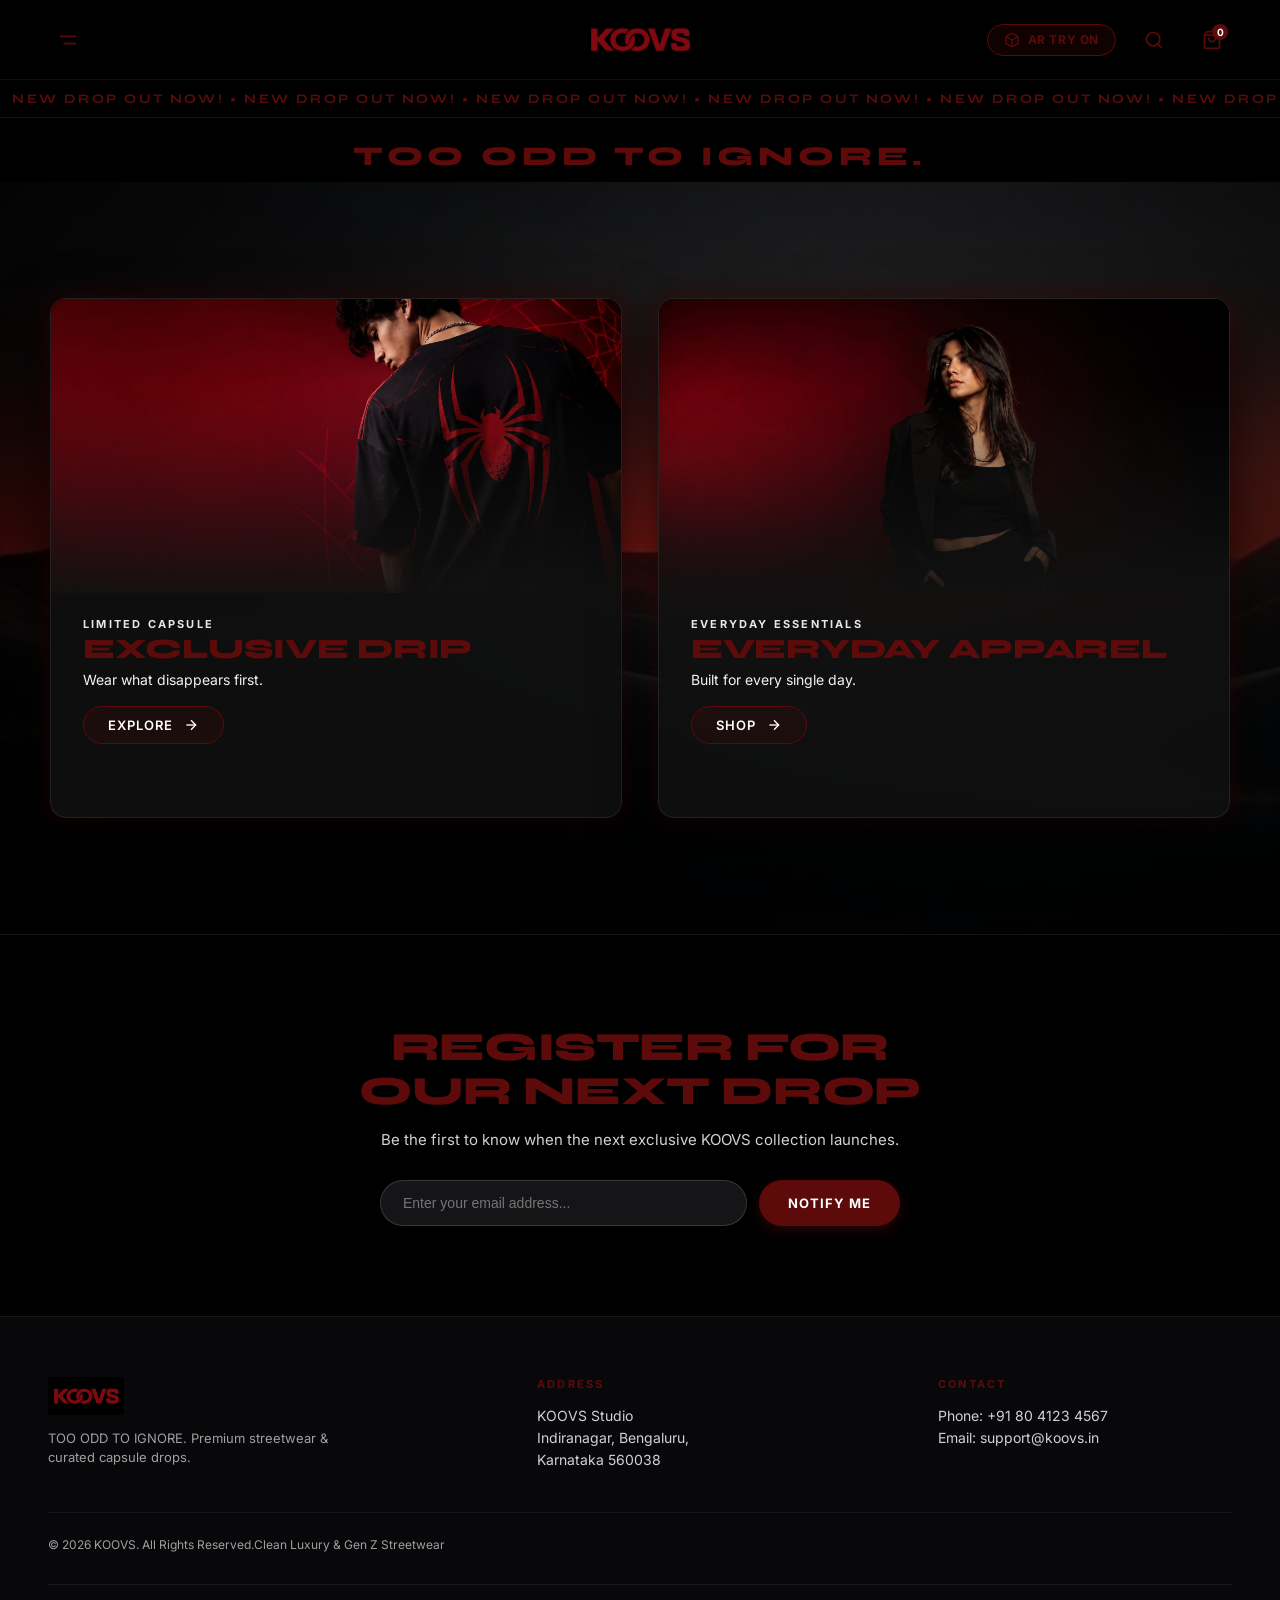
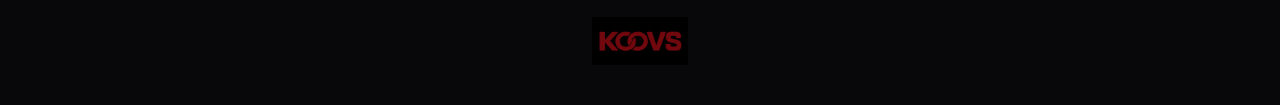
==== commit fb32532d: "fix: restore 60 FPS lerp-based 3D tilt engine for homepage hero cards" ====
--- a/index.html
+++ b/index.html
@@ -153,19 +153,13 @@
             <h2 class="hero-card__title font-milker">Exclusive Drip</h2>
             <p class="hero-card__desc">Wear what disappears first.</p>
             
-            <div class="hero-card__actions">
-              <a href="exclusive-drip.html" class="hero-btn">
-                <span>Explore</span>
-                <svg class="hero-btn__arrow" width="16" height="16" viewBox="0 0 24 24" fill="none" stroke="currentColor" stroke-width="2">
-                  <line x1="5" y1="12" x2="19" y2="12"></line>
-                  <polyline points="12 5 19 12 12 19"></polyline>
-                </svg>
-              </a>
-
-              <button type="button" class="hero-btn hero-btn--lucky" id="luckyBtn">
-                <span>🎲 Feeling Lucky?</span>
-              </button>
-            </div>
+            <a href="exclusive-drip.html" class="hero-btn">
+              <span>Explore</span>
+              <svg class="hero-btn__arrow" width="16" height="16" viewBox="0 0 24 24" fill="none" stroke="currentColor" stroke-width="2">
+                <line x1="5" y1="12" x2="19" y2="12"></line>
+                <polyline points="12 5 19 12 12 19"></polyline>
+              </svg>
+            </a>
           </div>
         </article>
 
--- a/styles.css
+++ b/styles.css
@@ -449,7 +449,6 @@
   max-width: 1180px;
   align-items: center;
   perspective: 1200px;
-  transform-style: preserve-3d;
 }
 
 .hero-card {
@@ -464,14 +463,14 @@
   overflow: hidden;
   display: flex;
   flex-direction: column;
+  transform-style: preserve-3d;
   will-change: transform;
-  transform-style: preserve-3d;
   transition: box-shadow var(--transition-smooth), border-color var(--transition-smooth);
 }
 
 .hero-card:hover {
   border-color: var(--color-accent-red);
-  box-shadow: 0 32px 80px rgba(0, 0, 0, 0.9), 0 0 40px var(--color-accent-glow);
+  box-shadow: 0 36px 90px rgba(0, 0, 0, 0.95), 0 0 45px var(--color-accent-glow);
 }
 
 .hero-card__image-wrap {
@@ -2267,205 +2266,3 @@
     font-size: 12px;
   }
 }
-
-/* ----------------------------------------------------------
-   6. PREMIUM EXPERIENCE ENHANCEMENTS
-   ---------------------------------------------------------- */
-
-/* Hero Secondary CTA Action Group */
-.hero-card__actions {
-  display: flex;
-  align-items: center;
-  gap: 12px;
-  flex-wrap: wrap;
-  margin-top: 8px;
-}
-
-.hero-btn--lucky {
-  background-color: rgba(255, 255, 255, 0.06);
-  border: 1px solid rgba(255, 255, 255, 0.15);
-  color: var(--color-white);
-  padding: 10px 18px;
-  font-size: 12px;
-  font-weight: 700;
-  letter-spacing: 0.05em;
-  border-radius: var(--radius-pill);
-  cursor: pointer;
-  transition: all var(--transition-fast);
-}
-
-.hero-btn--lucky:hover {
-  background-color: var(--color-accent-red);
-  border-color: var(--color-accent-red);
-  color: var(--color-white);
-  transform: translateY(-2px);
-  box-shadow: 0 6px 18px var(--color-accent-glow);
-}
-
-/* Hype Meter & Drop Timer HUD Widgets */
-.drip-hud-bar {
-  display: flex;
-  align-items: center;
-  gap: 12px;
-  margin-left: auto;
-}
-
-.hud-widget {
-  background: rgba(18, 18, 22, 0.85);
-  backdrop-filter: blur(14px);
-  border: 1px solid rgba(255, 255, 255, 0.08);
-  border-radius: 12px;
-  padding: 8px 14px;
-  display: flex;
-  flex-direction: column;
-  gap: 4px;
-  min-width: 140px;
-}
-
-.hud-widget__header {
-  display: flex;
-  align-items: center;
-  justify-content: space-between;
-}
-
-.hud-widget__label {
-  font-size: 9px;
-  font-weight: 800;
-  letter-spacing: 0.15em;
-  color: var(--color-accent-red);
-  display: flex;
-  align-items: center;
-  gap: 4px;
-}
-
-.hud-widget__val {
-  font-size: 12px;
-  font-weight: 900;
-  color: var(--color-white);
-}
-
-.hud-widget__bar {
-  width: 100%;
-  height: 4px;
-  background: rgba(255, 255, 255, 0.08);
-  border-radius: 2px;
-  overflow: hidden;
-}
-
-.hud-widget__fill {
-  height: 100%;
-  background: linear-gradient(90deg, var(--color-accent-red), #9e1412);
-  border-radius: 2px;
-  transition: width 0.6s var(--ease-editorial);
-}
-
-.hud-widget__sub {
-  font-size: 9px;
-  color: var(--color-gray-400);
-}
-
-.hud-widget__countdown {
-  font-family: monospace;
-  font-size: 13px;
-  font-weight: 800;
-  letter-spacing: 0.08em;
-  color: var(--color-white);
-}
-
-@media (max-width: 900px) {
-  .catalog-toolbar__inner {
-    flex-wrap: wrap;
-    gap: 12px;
-  }
-  .drip-hud-bar {
-    margin-left: 0;
-    width: 100%;
-    justify-content: space-between;
-  }
-}
-
-/* Premium Fit Match Toast Notification */
-.fit-match-toast {
-  position: fixed;
-  bottom: 32px;
-  right: 32px;
-  z-index: 10000;
-  display: flex;
-  align-items: center;
-  gap: 14px;
-  background: rgba(18, 18, 22, 0.92);
-  backdrop-filter: blur(20px);
-  border: 1.5px solid var(--color-accent-red);
-  border-radius: var(--radius-card);
-  padding: 14px 22px;
-  box-shadow: 0 16px 40px rgba(0,0,0,0.8), 0 0 25px var(--color-accent-glow);
-  opacity: 0;
-  transform: translateY(20px) scale(0.95);
-  pointer-events: none;
-  transition: all 0.4s var(--ease-editorial);
-}
-
-.fit-match-toast.show {
-  opacity: 1;
-  transform: translateY(0) scale(1);
-  pointer-events: auto;
-}
-
-.fit-match-toast__badge {
-  width: 32px;
-  height: 32px;
-  border-radius: 50%;
-  background: var(--color-accent-red);
-  color: var(--color-white);
-  display: flex;
-  align-items: center;
-  justify-content: center;
-  font-size: 14px;
-  flex-shrink: 0;
-}
-
-.fit-match-toast__content {
-  display: flex;
-  flex-direction: column;
-  gap: 2px;
-}
-
-.fit-match-toast__title {
-  font-size: 14px;
-  font-weight: 800;
-  color: var(--color-white);
-}
-
-.fit-match-toast__sub {
-  font-size: 12px;
-  color: var(--color-accent-red);
-  font-weight: 600;
-}
-
-/* Subtle Collection Ambient Overlays */
-.ambient-layer {
-  position: fixed;
-  inset: 0;
-  pointer-events: none;
-  z-index: 1;
-  opacity: 0.12;
-  transition: opacity 0.8s ease, background 0.8s ease;
-}
-
-.ambient--spiderman {
-  background-image: radial-gradient(circle at 50% 30%, rgba(92, 11, 10, 0.8) 0%, transparent 70%);
-}
-
-.ambient--f1 {
-  background-image: repeating-linear-gradient(45deg, rgba(255, 255, 255, 0.05) 0, rgba(255, 255, 255, 0.05) 2px, transparent 0, transparent 20px);
-}
-
-.ambient--drake {
-  background-image: radial-gradient(ellipse at 50% 20%, rgba(212, 175, 55, 0.25) 0%, transparent 60%);
-}
-
-.ambient--anime {
-  background-image: radial-gradient(rgba(255, 255, 255, 0.1) 1px, transparent 0);
-  background-size: 16px 16px;
-}
-
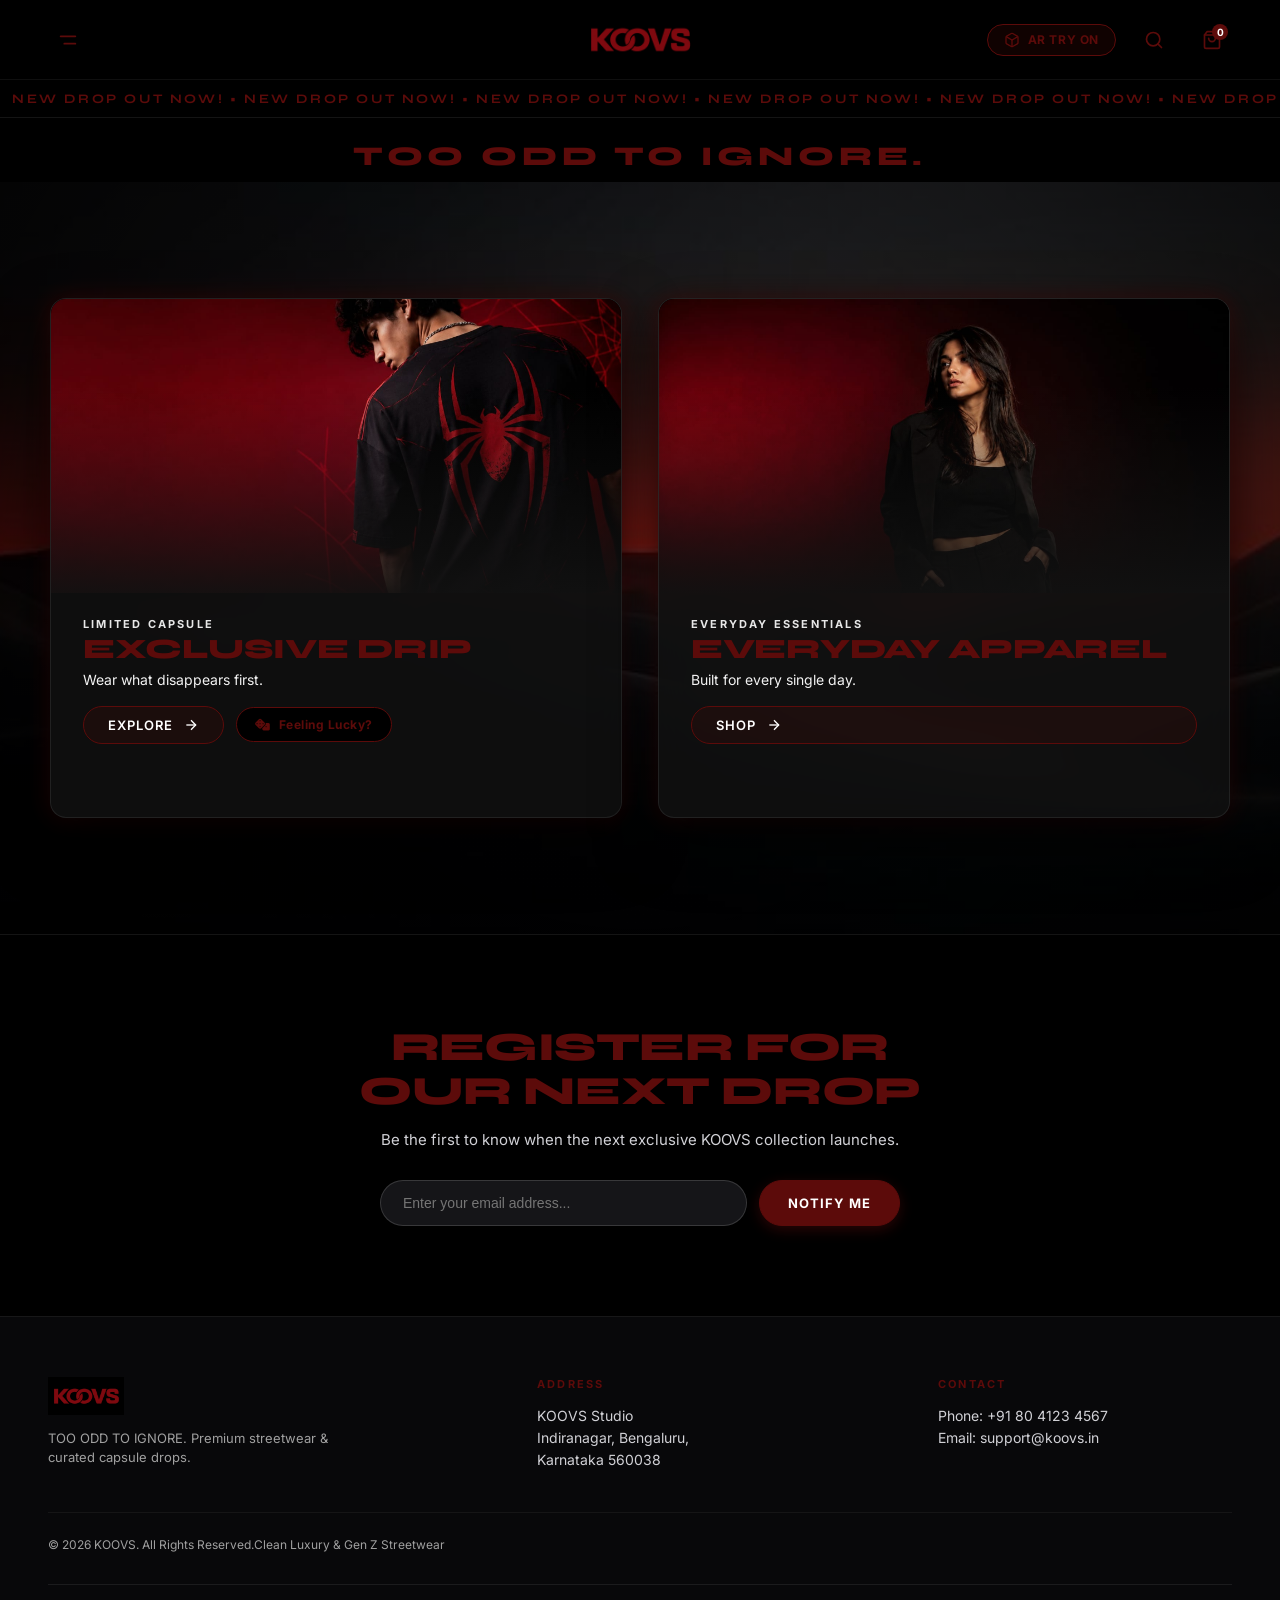
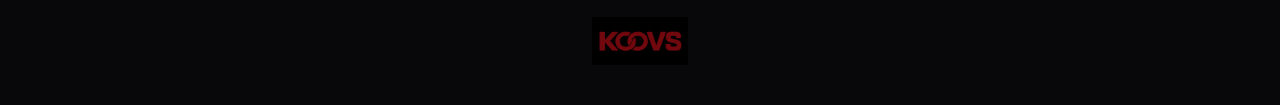
==== commit d21e946c: "feat: add Feeling Lucky? button to homepage Exclusive Drip card with random drop navigation" ====
--- a/index.html
+++ b/index.html
@@ -153,13 +153,20 @@
             <h2 class="hero-card__title font-milker">Exclusive Drip</h2>
             <p class="hero-card__desc">Wear what disappears first.</p>
             
-            <a href="exclusive-drip.html" class="hero-btn">
-              <span>Explore</span>
-              <svg class="hero-btn__arrow" width="16" height="16" viewBox="0 0 24 24" fill="none" stroke="currentColor" stroke-width="2">
-                <line x1="5" y1="12" x2="19" y2="12"></line>
-                <polyline points="12 5 19 12 12 19"></polyline>
-              </svg>
-            </a>
+            <div class="hero-card__actions">
+              <a href="exclusive-drip.html" class="hero-btn">
+                <span>Explore</span>
+                <svg class="hero-btn__arrow" width="16" height="16" viewBox="0 0 24 24" fill="none" stroke="currentColor" stroke-width="2">
+                  <line x1="5" y1="12" x2="19" y2="12"></line>
+                  <polyline points="12 5 19 12 12 19"></polyline>
+                </svg>
+              </a>
+
+              <button class="hero-btn-lucky" id="heroFeelingLuckyBtn" title="Random Drop Selector">
+                <i class="fa-solid fa-dice"></i>
+                <span>Feeling Lucky?</span>
+              </button>
+            </div>
           </div>
         </article>
 
@@ -291,6 +298,73 @@
     </div>
   </div>
 
+  <!-- ═══════════════════════════════════════════════
+       INTERACTIVE SEARCH MODAL
+  ══════════════════════════════════════════════════ -->
+  <div class="search-modal" id="searchModal" aria-hidden="true">
+    <div class="search-modal__overlay" id="searchModalOverlay"></div>
+    <div class="search-modal__container">
+      <div class="search-modal__header">
+        <div class="search-modal__input-wrap">
+          <i class="fa-solid fa-magnifying-glass search-modal__icon"></i>
+          <input type="text" class="search-modal__input" id="searchInput" placeholder="Search catalog, drops, tees, hoodies..." autocomplete="off" />
+        </div>
+        <button class="search-modal__close" id="searchModalClose" aria-label="Close Search">
+          <i class="fa-solid fa-xmark"></i>
+        </button>
+      </div>
+      <div class="search-modal__results" id="searchResults">
+        <p class="search-modal__hint">Type to search KOOVS limited drops &amp; essentials...</p>
+      </div>
+    </div>
+  </div>
+
+  <!-- ═══════════════════════════════════════════════
+       INTERACTIVE CART SLIDE-OVER DRAWER
+  ══════════════════════════════════════════════════ -->
+  <div class="cart-drawer" id="cartDrawer" aria-hidden="true">
+    <div class="cart-drawer__overlay" id="cartDrawerOverlay"></div>
+    <div class="cart-drawer__content">
+      <div class="cart-drawer__header">
+        <div class="cart-drawer__title-wrap">
+          <i class="fa-solid fa-bag-shopping"></i>
+          <h3>YOUR BAG</h3>
+          <span class="cart-drawer__badge" id="cartDrawerCount">0</span>
+        </div>
+        <button class="cart-drawer__close" id="cartDrawerClose" aria-label="Close Cart">
+          <i class="fa-solid fa-xmark"></i>
+        </button>
+      </div>
+      <div class="cart-drawer__items" id="cartItemsList">
+        <div class="cart-drawer__empty">
+          <i class="fa-solid fa-bag-shopping"></i>
+          <p>Your shopping bag is empty.</p>
+        </div>
+      </div>
+      <div class="cart-drawer__footer">
+        <div class="cart-drawer__total-row">
+          <span>Subtotal</span>
+          <span class="cart-drawer__subtotal" id="cartSubtotal">₹0</span>
+        </div>
+        <button class="cart-drawer__checkout-btn" id="checkoutBtn">
+          <span>PROCEED TO CHECKOUT</span>
+          <i class="fa-solid fa-arrow-right"></i>
+        </button>
+      </div>
+    </div>
+  </div>
+
+  <!-- ═══════════════════════════════════════════════
+       FIT MATCH & ADDED TO CART TOAST
+  ══════════════════════════════════════════════════ -->
+  <div class="fit-toast" id="fitToast" aria-hidden="true">
+    <div class="fit-toast__icon"><i class="fa-solid fa-check"></i></div>
+    <div class="fit-toast__content">
+      <h4 class="fit-toast__title">Added to Cart</h4>
+      <p class="fit-toast__vibe" id="fitToastVibe">✨ Matches your vibe: 96%</p>
+    </div>
+  </div>
+
   <!-- JavaScript -->
   <script src="app.js"></script>
 </body>
--- a/styles.css
+++ b/styles.css
@@ -551,7 +551,6 @@
   font-weight: 600;
   letter-spacing: 0.08em;
   text-transform: uppercase;
-  align-self: flex-start;
   transition: background-color var(--transition-fast), border-color var(--transition-fast), color var(--transition-fast), transform var(--transition-fast), box-shadow var(--transition-fast);
 }
 
@@ -569,6 +568,38 @@
 
 .hero-btn:hover .hero-btn__arrow {
   transform: translateX(4px);
+}
+
+.hero-card__actions {
+  display: flex;
+  align-items: center;
+  gap: 12px;
+  flex-wrap: wrap;
+  align-self: flex-start;
+}
+
+.hero-btn-lucky {
+  display: inline-flex;
+  align-items: center;
+  gap: 8px;
+  padding: 9px 18px;
+  background-color: #000000;
+  border: 1px solid #5C0B0A;
+  border-radius: var(--radius-pill);
+  color: #5C0B0A;
+  font-size: 12px;
+  font-weight: 700;
+  letter-spacing: 0.04em;
+  cursor: pointer;
+  transition: all var(--transition-fast);
+  text-decoration: none;
+}
+
+.hero-btn-lucky:hover {
+  background-color: #5C0B0A;
+  color: var(--color-white);
+  transform: scale(1.04);
+  box-shadow: 0 4px 16px rgba(92, 11, 10, 0.4);
 }
 
 /* ----------------------------------------------------------
@@ -2076,6 +2107,544 @@
 .inner-page-footer__logo:hover {
   opacity: 1;
   transform: scale(1.04);
+}
+
+/* ----------------------------------------------------------
+   INTERACTIVE SEARCH MODAL
+   ---------------------------------------------------------- */
+.search-modal {
+  position: fixed;
+  inset: 0;
+  z-index: 220;
+  visibility: hidden;
+  opacity: 0;
+  transition: visibility 0.3s, opacity 0.3s var(--ease-editorial);
+}
+
+.search-modal.open {
+  visibility: visible;
+  opacity: 1;
+}
+
+.search-modal__overlay {
+  position: absolute;
+  inset: 0;
+  background-color: rgba(0, 0, 0, 0.88);
+  backdrop-filter: blur(12px);
+}
+
+.search-modal__container {
+  position: relative;
+  max-width: 680px;
+  width: 90%;
+  margin: 90px auto 0;
+  background-color: var(--color-charcoal);
+  border: 1px solid rgba(255, 255, 255, 0.12);
+  border-radius: 16px;
+  box-shadow: 0 30px 80px rgba(0,0,0,0.9), 0 0 30px var(--color-accent-glow);
+  overflow: hidden;
+  display: flex;
+  flex-direction: column;
+}
+
+.search-modal__header {
+  padding: 16px 20px;
+  border-bottom: 1px solid rgba(255, 255, 255, 0.08);
+  display: flex;
+  align-items: center;
+  gap: 14px;
+}
+
+.search-modal__input-wrap {
+  flex: 1;
+  display: flex;
+  align-items: center;
+  gap: 12px;
+  background: rgba(255, 255, 255, 0.04);
+  border: 1px solid rgba(255, 255, 255, 0.1);
+  border-radius: var(--radius-pill);
+  padding: 10px 18px;
+}
+
+.search-modal__icon {
+  color: var(--color-accent-red);
+  font-size: 16px;
+}
+
+.search-modal__input {
+  width: 100%;
+  background: transparent;
+  border: none;
+  outline: none;
+  color: var(--color-white);
+  font-size: 15px;
+  font-family: inherit;
+}
+
+.search-modal__close {
+  color: var(--color-gray-400);
+  font-size: 20px;
+  transition: color var(--transition-fast);
+}
+
+.search-modal__close:hover {
+  color: var(--color-accent-red);
+}
+
+.search-modal__results {
+  max-height: 400px;
+  overflow-y: auto;
+  padding: 16px 20px;
+  display: flex;
+  flex-direction: column;
+  gap: 10px;
+}
+
+.search-modal__hint {
+  text-align: center;
+  color: var(--color-gray-400);
+  font-size: 13px;
+  padding: 24px 0;
+}
+
+.search-result-item {
+  display: flex;
+  align-items: center;
+  justify-space: space-between;
+  padding: 12px 16px;
+  background: rgba(255, 255, 255, 0.03);
+  border: 1px solid rgba(255, 255, 255, 0.06);
+  border-radius: 10px;
+  text-decoration: none;
+  transition: all var(--transition-fast);
+}
+
+.search-result-item:hover {
+  background: var(--color-accent-dim);
+  border-color: var(--color-accent-red);
+  transform: translateX(4px);
+}
+
+.search-result-info {
+  display: flex;
+  flex-direction: column;
+  gap: 2px;
+}
+
+.search-result-title {
+  font-size: 15px;
+  font-weight: 700;
+  color: var(--color-white);
+}
+
+.search-result-tag {
+  font-size: 10px;
+  font-weight: 700;
+  letter-spacing: 0.15em;
+  color: var(--color-accent-red);
+}
+
+.search-result-price {
+  font-size: 14px;
+  font-weight: 800;
+  color: var(--color-accent-red);
+}
+
+/* ----------------------------------------------------------
+   INTERACTIVE CART SLIDE-OVER DRAWER
+   ---------------------------------------------------------- */
+.cart-drawer {
+  position: fixed;
+  inset: 0;
+  z-index: 210;
+  visibility: hidden;
+  opacity: 0;
+  transition: visibility 0.3s, opacity 0.3s var(--ease-editorial);
+}
+
+.cart-drawer.open {
+  visibility: visible;
+  opacity: 1;
+}
+
+.cart-drawer__overlay {
+  position: absolute;
+  inset: 0;
+  background-color: rgba(0, 0, 0, 0.85);
+  backdrop-filter: blur(8px);
+}
+
+.cart-drawer__content {
+  position: absolute;
+  top: 0;
+  right: 0;
+  width: 100%;
+  max-width: 420px;
+  height: 100%;
+  background-color: var(--color-charcoal);
+  border-left: 1px solid rgba(255, 255, 255, 0.1);
+  display: flex;
+  flex-direction: column;
+  transform: translateX(100%);
+  transition: transform 0.4s var(--ease-editorial);
+}
+
+.cart-drawer.open .cart-drawer__content {
+  transform: translateX(0);
+}
+
+.cart-drawer__header {
+  padding: 24px 28px;
+  border-bottom: 1px solid rgba(255, 255, 255, 0.08);
+  display: flex;
+  align-items: center;
+  justify-content: space-between;
+}
+
+.cart-drawer__title-wrap {
+  display: flex;
+  align-items: center;
+  gap: 12px;
+  color: var(--color-white);
+  font-size: 16px;
+  font-weight: 800;
+}
+
+.cart-drawer__title-wrap i {
+  color: var(--color-accent-red);
+}
+
+.cart-drawer__badge {
+  background-color: var(--color-accent-red);
+  color: var(--color-white);
+  font-size: 11px;
+  font-weight: 700;
+  padding: 2px 8px;
+  border-radius: var(--radius-pill);
+}
+
+.cart-drawer__close {
+  color: var(--color-gray-400);
+  font-size: 22px;
+  transition: color var(--transition-fast);
+}
+
+.cart-drawer__close:hover {
+  color: var(--color-accent-red);
+}
+
+.cart-drawer__items {
+  flex: 1;
+  overflow-y: auto;
+  padding: 20px 28px;
+  display: flex;
+  flex-direction: column;
+  gap: 16px;
+}
+
+.cart-drawer__empty {
+  text-align: center;
+  color: var(--color-gray-400);
+  padding: 60px 0;
+  display: flex;
+  flex-direction: column;
+  align-items: center;
+  gap: 12px;
+  font-size: 14px;
+}
+
+.cart-drawer__empty i {
+  font-size: 40px;
+  color: var(--color-accent-red);
+  opacity: 0.5;
+}
+
+.cart-item {
+  display: flex;
+  align-items: center;
+  gap: 14px;
+  padding: 14px;
+  background: rgba(255, 255, 255, 0.03);
+  border: 1px solid rgba(255, 255, 255, 0.06);
+  border-radius: 12px;
+}
+
+.cart-item__icon {
+  width: 44px;
+  height: 44px;
+  background: rgba(255, 255, 255, 0.05);
+  border-radius: 8px;
+  display: flex;
+  align-items: center;
+  justify-content: center;
+  color: var(--color-accent-red);
+  font-size: 18px;
+}
+
+.cart-item__details {
+  flex: 1;
+  display: flex;
+  flex-direction: column;
+  gap: 2px;
+}
+
+.cart-item__title {
+  font-size: 14px;
+  font-weight: 700;
+  color: var(--color-white);
+  line-height: 1.2;
+}
+
+.cart-item__price {
+  font-size: 13px;
+  font-weight: 700;
+  color: var(--color-accent-red);
+}
+
+.cart-item__controls {
+  display: flex;
+  align-items: center;
+  gap: 8px;
+  margin-top: 4px;
+}
+
+.cart-item__qty-btn {
+  width: 22px;
+  height: 22px;
+  border-radius: 4px;
+  background: rgba(255, 255, 255, 0.08);
+  color: var(--color-white);
+  font-size: 12px;
+  display: flex;
+  align-items: center;
+  justify-content: center;
+  transition: background var(--transition-fast);
+}
+
+.cart-item__qty-btn:hover {
+  background: var(--color-accent-red);
+}
+
+.cart-item__qty-val {
+  font-size: 12px;
+  font-weight: 700;
+  color: var(--color-white);
+  min-width: 14px;
+  text-align: center;
+}
+
+.cart-item__remove {
+  color: var(--color-gray-400);
+  font-size: 16px;
+  margin-left: auto;
+  transition: color var(--transition-fast);
+}
+
+.cart-item__remove:hover {
+  color: var(--color-accent-red);
+}
+
+.cart-drawer__footer {
+  padding: 24px 28px;
+  border-top: 1px solid rgba(255, 255, 255, 0.08);
+  background-color: rgba(0, 0, 0, 0.4);
+  display: flex;
+  flex-direction: column;
+  gap: 16px;
+}
+
+.cart-drawer__total-row {
+  display: flex;
+  align-items: center;
+  justify-space: space-between;
+  font-size: 15px;
+  font-weight: 700;
+  color: var(--color-white);
+}
+
+.cart-drawer__subtotal {
+  font-size: 18px;
+  font-weight: 800;
+  color: var(--color-accent-red);
+}
+
+.cart-drawer__checkout-btn {
+  width: 100%;
+  padding: 14px;
+  background-color: var(--color-accent-red);
+  color: var(--color-white);
+  border-radius: var(--radius-pill);
+  font-size: 13px;
+  font-weight: 800;
+  letter-spacing: 0.1em;
+  display: flex;
+  align-items: center;
+  justify-content: center;
+  gap: 10px;
+  transition: all var(--transition-fast);
+}
+
+.cart-drawer__checkout-btn:hover {
+  background-color: var(--color-accent-hover);
+  box-shadow: 0 8px 24px var(--color-accent-glow);
+  transform: translateY(-2px);
+}
+
+/* ----------------------------------------------------------
+   FIT MATCH TOAST
+   ---------------------------------------------------------- */
+.fit-toast {
+  position: fixed;
+  bottom: 28px;
+  right: 28px;
+  z-index: 300;
+  background: rgba(18, 18, 22, 0.95);
+  backdrop-filter: blur(16px);
+  border: 1.5px solid var(--color-accent-red);
+  border-radius: 14px;
+  padding: 14px 22px;
+  display: flex;
+  align-items: center;
+  gap: 14px;
+  box-shadow: 0 16px 40px rgba(0,0,0,0.8), 0 0 25px var(--color-accent-glow);
+  transform: translateY(100px);
+  opacity: 0;
+  visibility: hidden;
+  transition: all 0.4s var(--ease-editorial);
+}
+
+.fit-toast.show {
+  transform: translateY(0);
+  opacity: 1;
+  visibility: visible;
+}
+
+.fit-toast__icon {
+  width: 36px;
+  height: 36px;
+  border-radius: 50%;
+  background: var(--color-accent-red);
+  color: var(--color-white);
+  display: flex;
+  align-items: center;
+  justify-content: center;
+  font-size: 16px;
+}
+
+.fit-toast__content {
+  display: flex;
+  flex-direction: column;
+  gap: 2px;
+}
+
+.fit-toast__title {
+  font-size: 14px;
+  font-weight: 800;
+  color: var(--color-white);
+}
+
+.fit-toast__vibe {
+  font-size: 12px;
+  font-weight: 700;
+  color: var(--color-accent-red);
+}
+
+/* ----------------------------------------------------------
+   FEELING LUCKY BUTTON & WIDGETS
+   ---------------------------------------------------------- */
+.feeling-lucky-btn {
+  display: inline-flex;
+  align-items: center;
+  gap: 8px;
+  padding: 9px 18px;
+  background: rgba(255, 255, 255, 0.04);
+  border: 1px solid var(--color-accent-red);
+  border-radius: var(--radius-pill);
+  color: var(--color-accent-red);
+  font-size: 12px;
+  font-weight: 700;
+  letter-spacing: 0.05em;
+  text-transform: uppercase;
+  transition: all var(--transition-fast);
+}
+
+.feeling-lucky-btn:hover {
+  background: var(--color-accent-red);
+  color: var(--color-white);
+  transform: translateY(-2px);
+  box-shadow: 0 6px 20px var(--color-accent-glow);
+}
+
+.hype-meter-widget {
+  display: inline-flex;
+  flex-direction: column;
+  gap: 4px;
+  padding: 8px 16px;
+  background: rgba(18, 18, 22, 0.9);
+  border: 1px solid rgba(255, 255, 255, 0.08);
+  border-radius: 12px;
+  margin-right: 12px;
+}
+
+.hype-meter__header {
+  display: flex;
+  align-items: center;
+  gap: 6px;
+  font-size: 11px;
+  font-weight: 800;
+  letter-spacing: 0.1em;
+}
+
+.hype-meter__label {
+  color: var(--color-white);
+}
+
+.hype-meter__value {
+  color: var(--color-accent-red);
+  margin-left: auto;
+}
+
+.hype-meter__track {
+  width: 120px;
+  height: 6px;
+  background: rgba(255, 255, 255, 0.1);
+  border-radius: 3px;
+  overflow: hidden;
+}
+
+.hype-meter__bar {
+  height: 100%;
+  background: linear-gradient(90deg, var(--color-accent-red) 0%, #ff3b30 100%);
+  border-radius: 3px;
+  transition: width 0.8s ease-out;
+}
+
+.live-activity-widget {
+  display: inline-flex;
+  align-items: center;
+  gap: 8px;
+  font-size: 12px;
+  font-weight: 600;
+  color: var(--color-gray-300);
+  padding: 6px 14px;
+  background: rgba(255, 255, 255, 0.04);
+  border-radius: var(--radius-pill);
+  border: 1px solid rgba(255, 255, 255, 0.06);
+}
+
+.live-activity__pulse {
+  width: 8px;
+  height: 8px;
+  background: #34c759;
+  border-radius: 50%;
+  box-shadow: 0 0 8px #34c759;
+  animation: pulseLive 2s infinite;
+}
+
+@keyframes pulseLive {
+  0% { transform: scale(0.95); opacity: 0.8; }
+  50% { transform: scale(1.25); opacity: 1; }
+  100% { transform: scale(0.95); opacity: 0.8; }
 }
 
 @media (max-width: 768px) {
@@ -2266,3 +2835,332 @@
     font-size: 12px;
   }
 }
+
+/* ----------------------------------------------------------
+   CHECKOUT PAGE & DEMO CONFIRMATION MODAL
+   ---------------------------------------------------------- */
+.checkout-page {
+  background-color: var(--color-black);
+  color: var(--color-white);
+  min-height: 100vh;
+}
+
+.checkout-secure-tag {
+  display: inline-flex;
+  align-items: center;
+  gap: 8px;
+  font-size: 11px;
+  font-weight: 700;
+  letter-spacing: 0.15em;
+  color: var(--color-accent-red);
+  padding: 6px 14px;
+  background: var(--color-accent-dim);
+  border-radius: var(--radius-pill);
+}
+
+.checkout-main {
+  max-width: 1200px;
+  margin: 0 auto;
+  padding: calc(var(--header-height) + 32px) 32px 80px;
+}
+
+.checkout-container {
+  display: grid;
+  grid-template-columns: 1.2fr 0.8fr;
+  gap: 48px;
+  align-items: start;
+}
+
+.checkout-section {
+  background: var(--color-charcoal);
+  border: 1px solid rgba(255, 255, 255, 0.08);
+  border-radius: 16px;
+  padding: 32px;
+  box-shadow: 0 20px 50px rgba(0,0,0,0.6);
+}
+
+.checkout-section__title {
+  font-size: 18px;
+  font-weight: 800;
+  letter-spacing: 0.05em;
+  color: var(--color-white);
+  margin-bottom: 24px;
+}
+
+.checkout-form {
+  display: flex;
+  flex-direction: column;
+  gap: 20px;
+}
+
+.form-row {
+  display: grid;
+  grid-template-columns: repeat(2, 1fr);
+  gap: 16px;
+}
+
+.form-group {
+  display: flex;
+  flex-direction: column;
+  gap: 8px;
+}
+
+.form-group label {
+  font-size: 11px;
+  font-weight: 700;
+  letter-spacing: 0.1em;
+  color: var(--color-gray-400);
+  text-transform: uppercase;
+}
+
+.form-group input {
+  background: rgba(255, 255, 255, 0.04);
+  border: 1px solid rgba(255, 255, 255, 0.12);
+  border-radius: 10px;
+  padding: 12px 16px;
+  color: var(--color-white);
+  font-size: 14px;
+  font-family: inherit;
+  outline: none;
+  transition: border-color var(--transition-fast);
+}
+
+.form-group input:focus {
+  border-color: var(--color-accent-red);
+}
+
+.payment-options {
+  display: flex;
+  flex-direction: column;
+  gap: 12px;
+}
+
+.payment-card {
+  display: flex;
+  align-items: center;
+  gap: 12px;
+  padding: 14px 18px;
+  background: rgba(255, 255, 255, 0.03);
+  border: 1px solid rgba(255, 255, 255, 0.1);
+  border-radius: 10px;
+  font-size: 13px;
+  font-weight: 600;
+  cursor: pointer;
+  transition: all var(--transition-fast);
+}
+
+.payment-card.active, .payment-card:hover {
+  background: var(--color-accent-dim);
+  border-color: var(--color-accent-red);
+  color: var(--color-white);
+}
+
+.payment-card i {
+  color: var(--color-accent-red);
+  font-size: 16px;
+}
+
+.place-order-btn {
+  margin-top: 12px;
+  width: 100%;
+  padding: 16px;
+  background: var(--color-accent-red);
+  color: var(--color-white);
+  border: none;
+  border-radius: var(--radius-pill);
+  font-size: 14px;
+  font-weight: 800;
+  letter-spacing: 0.1em;
+  display: flex;
+  align-items: center;
+  justify-content: center;
+  gap: 10px;
+  cursor: pointer;
+  transition: all var(--transition-fast);
+}
+
+.place-order-btn:hover {
+  background: var(--color-accent-hover);
+  box-shadow: 0 10px 30px var(--color-accent-glow);
+  transform: translateY(-2px);
+}
+
+.checkout-items-list {
+  display: flex;
+  flex-direction: column;
+  gap: 14px;
+  margin-bottom: 24px;
+  max-height: 360px;
+  overflow-y: auto;
+}
+
+.checkout-item {
+  display: flex;
+  align-items: center;
+  gap: 14px;
+  padding: 12px 14px;
+  background: rgba(255, 255, 255, 0.03);
+  border-radius: 10px;
+}
+
+.checkout-item__icon {
+  width: 42px;
+  height: 42px;
+  background: rgba(255, 255, 255, 0.06);
+  border-radius: 8px;
+  display: flex;
+  align-items: center;
+  justify-content: center;
+  color: var(--color-accent-red);
+}
+
+.checkout-item__details {
+  flex: 1;
+  display: flex;
+  flex-direction: column;
+  gap: 2px;
+}
+
+.checkout-item__title {
+  font-size: 14px;
+  font-weight: 700;
+  color: var(--color-white);
+}
+
+.checkout-item__sub {
+  font-size: 12px;
+  color: var(--color-gray-400);
+}
+
+.checkout-item__price {
+  font-size: 14px;
+  font-weight: 800;
+  color: var(--color-accent-red);
+}
+
+.checkout-totals {
+  display: flex;
+  flex-direction: column;
+  gap: 12px;
+  padding-top: 20px;
+  border-top: 1px solid rgba(255, 255, 255, 0.08);
+}
+
+.checkout-total-row {
+  display: flex;
+  align-items: center;
+  justify-content: space-between;
+  font-size: 14px;
+  color: var(--color-gray-300);
+}
+
+.free-shipping {
+  color: #34c759;
+  font-weight: 700;
+}
+
+.checkout-grand-total {
+  font-size: 18px;
+  font-weight: 800;
+  color: var(--color-white);
+  padding-top: 8px;
+}
+
+.checkout-grand-total span:last-child {
+  color: var(--color-accent-red);
+}
+
+.checkout-modal {
+  position: fixed;
+  inset: 0;
+  z-index: 300;
+  visibility: hidden;
+  opacity: 0;
+  transition: visibility 0.4s, opacity 0.4s var(--ease-editorial);
+  display: flex;
+  align-items: center;
+  justify-content: center;
+}
+
+.checkout-modal.open {
+  visibility: visible;
+  opacity: 1;
+}
+
+.checkout-modal__overlay {
+  position: absolute;
+  inset: 0;
+  background: rgba(0, 0, 0, 0.9);
+  backdrop-filter: blur(12px);
+}
+
+.checkout-modal__card {
+  position: relative;
+  max-width: 480px;
+  width: 90%;
+  background: var(--color-charcoal);
+  border: 1.5px solid var(--color-accent-red);
+  border-radius: 20px;
+  padding: 40px 32px;
+  text-align: center;
+  display: flex;
+  flex-direction: column;
+  align-items: center;
+  gap: 16px;
+  box-shadow: 0 30px 80px rgba(0,0,0,0.9), 0 0 50px var(--color-accent-glow);
+}
+
+.checkout-modal__icon {
+  font-size: 54px;
+  color: #34c759;
+  filter: drop-shadow(0 0 16px rgba(52, 199, 89, 0.6));
+}
+
+.checkout-modal__title {
+  font-size: 26px;
+  color: var(--color-white);
+}
+
+.checkout-modal__desc {
+  font-size: 14px;
+  color: var(--color-gray-300);
+  line-height: 1.5;
+}
+
+.checkout-modal__badge {
+  display: inline-block;
+  padding: 6px 16px;
+  background: rgba(52, 199, 89, 0.15);
+  border: 1px solid #34c759;
+  border-radius: var(--radius-pill);
+  color: #34c759;
+  font-size: 12px;
+  font-weight: 800;
+  letter-spacing: 0.1em;
+}
+
+.checkout-modal__home-btn {
+  margin-top: 8px;
+  display: inline-flex;
+  align-items: center;
+  gap: 10px;
+  padding: 12px 28px;
+  background: var(--color-accent-red);
+  color: var(--color-white);
+  border-radius: var(--radius-pill);
+  font-size: 13px;
+  font-weight: 800;
+  text-decoration: none;
+  transition: all var(--transition-fast);
+}
+
+.checkout-modal__home-btn:hover {
+  background: var(--color-accent-hover);
+  box-shadow: 0 8px 24px var(--color-accent-glow);
+}
+
+@media (max-width: 900px) {
+  .checkout-container {
+    grid-template-columns: 1fr;
+  }
+}
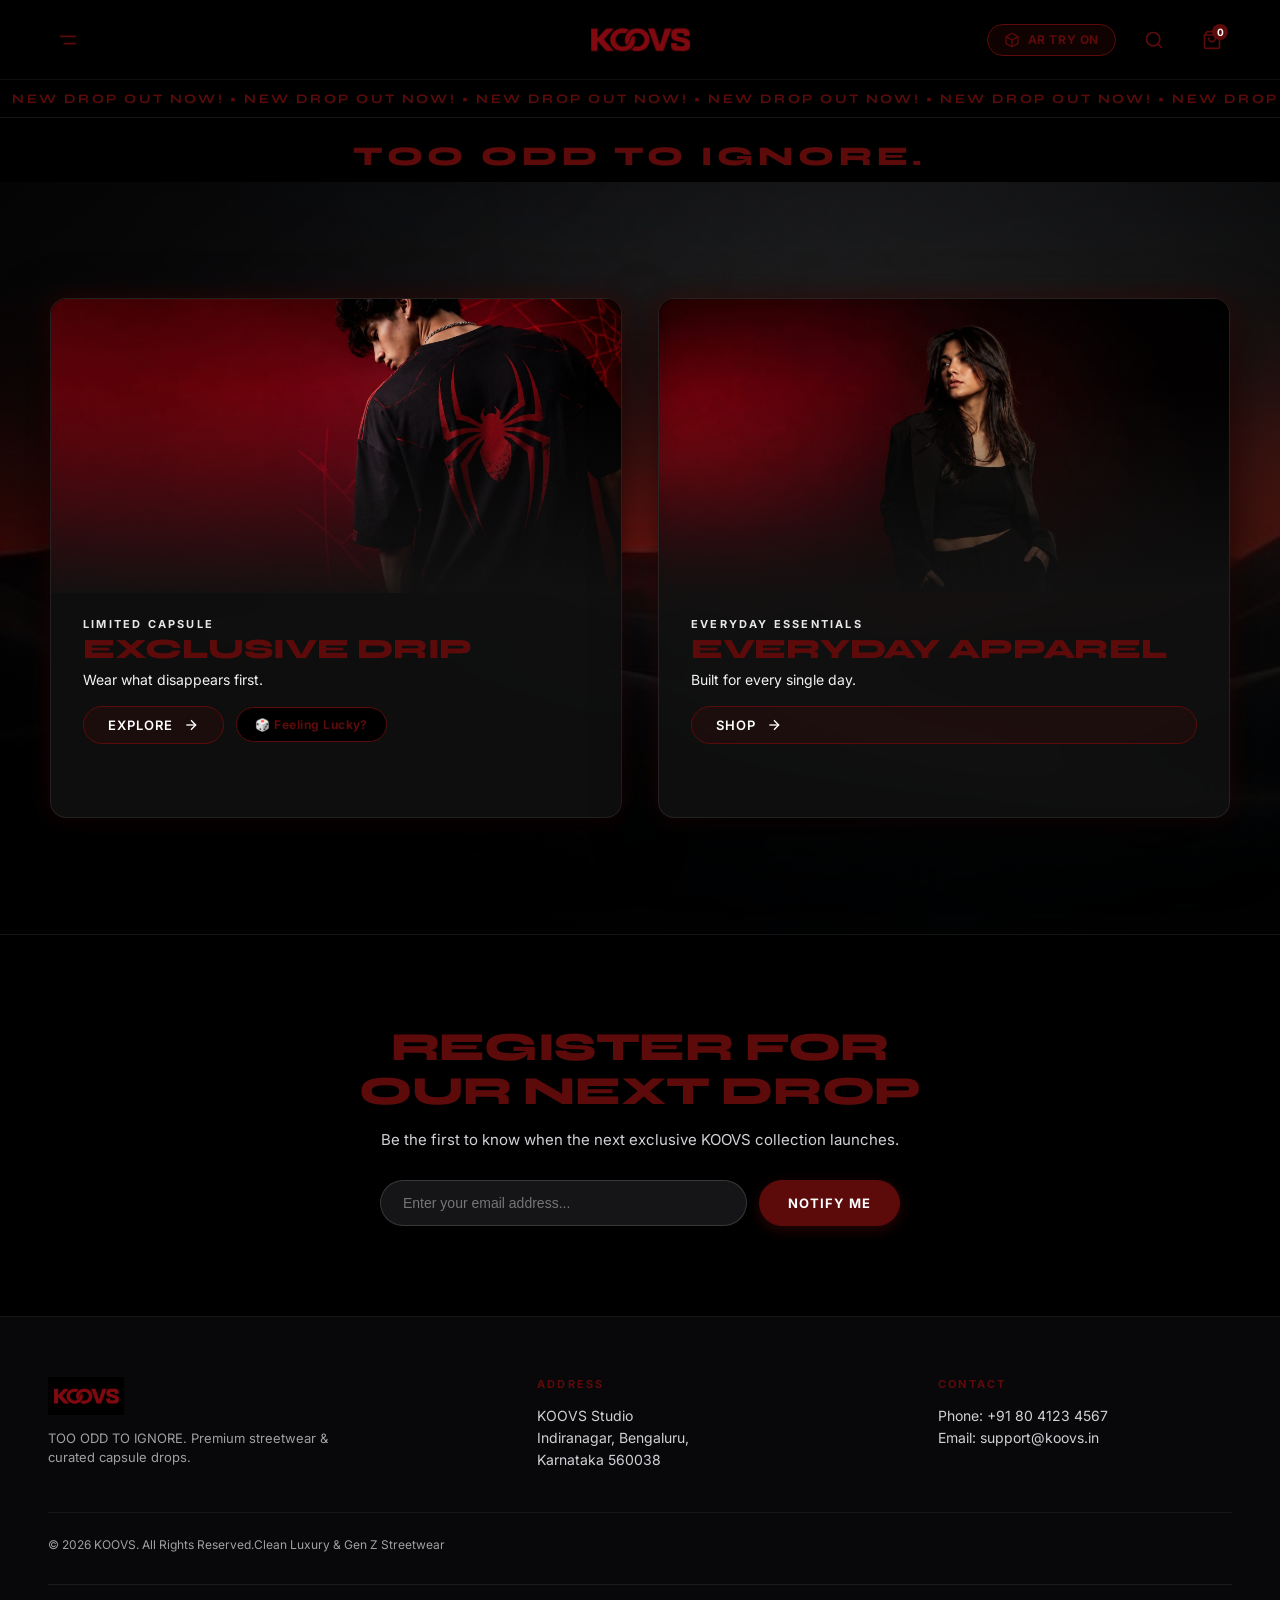
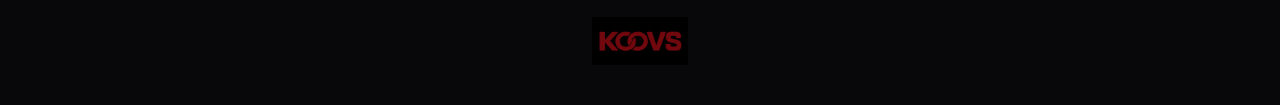
==== commit d7de3e0a: "feat: add Feeling Lucky? button to Exclusive Drip homepage hero card" ====
--- a/index.html
+++ b/index.html
@@ -162,9 +162,8 @@
                 </svg>
               </a>
 
-              <button class="hero-btn-lucky" id="heroFeelingLuckyBtn" title="Random Drop Selector">
-                <i class="fa-solid fa-dice"></i>
-                <span>Feeling Lucky?</span>
+              <button class="hero-btn-lucky" id="heroFeelingLuckyBtn" title="Random Drop Generator">
+                <span>🎲 Feeling Lucky?</span>
               </button>
             </div>
           </div>
--- a/styles.css
+++ b/styles.css
@@ -538,6 +538,14 @@
   margin-bottom: 16px;
 }
 
+.hero-card__actions {
+  display: flex;
+  align-items: center;
+  gap: 12px;
+  flex-wrap: wrap;
+  align-self: flex-start;
+}
+
 .hero-btn {
   display: inline-flex;
   align-items: center;
@@ -566,40 +574,34 @@
   box-shadow: 0 6px 20px var(--color-accent-glow);
 }
 
-.hero-btn:hover .hero-btn__arrow {
-  transform: translateX(4px);
-}
-
-.hero-card__actions {
-  display: flex;
-  align-items: center;
-  gap: 12px;
-  flex-wrap: wrap;
-  align-self: flex-start;
-}
-
 .hero-btn-lucky {
   display: inline-flex;
   align-items: center;
-  gap: 8px;
+  justify-content: center;
   padding: 9px 18px;
-  background-color: #000000;
-  border: 1px solid #5C0B0A;
+  background-color: var(--color-black);
+  border: 1.5px solid #5C0B0A;
   border-radius: var(--radius-pill);
   color: #5C0B0A;
   font-size: 12px;
   font-weight: 700;
   letter-spacing: 0.04em;
+  text-decoration: none;
   cursor: pointer;
-  transition: all var(--transition-fast);
-  text-decoration: none;
+  transition: background-color var(--transition-fast), color var(--transition-fast), border-color var(--transition-fast), transform var(--transition-fast), box-shadow var(--transition-fast);
+  white-space: nowrap;
 }
 
 .hero-btn-lucky:hover {
   background-color: #5C0B0A;
   color: var(--color-white);
-  transform: scale(1.04);
-  box-shadow: 0 4px 16px rgba(92, 11, 10, 0.4);
+  border-color: #5C0B0A;
+  box-shadow: 0 6px 20px rgba(92, 11, 10, 0.5);
+  transform: translateY(-2px);
+}
+
+.hero-btn:hover .hero-btn__arrow {
+  transform: translateX(4px);
 }
 
 /* ----------------------------------------------------------
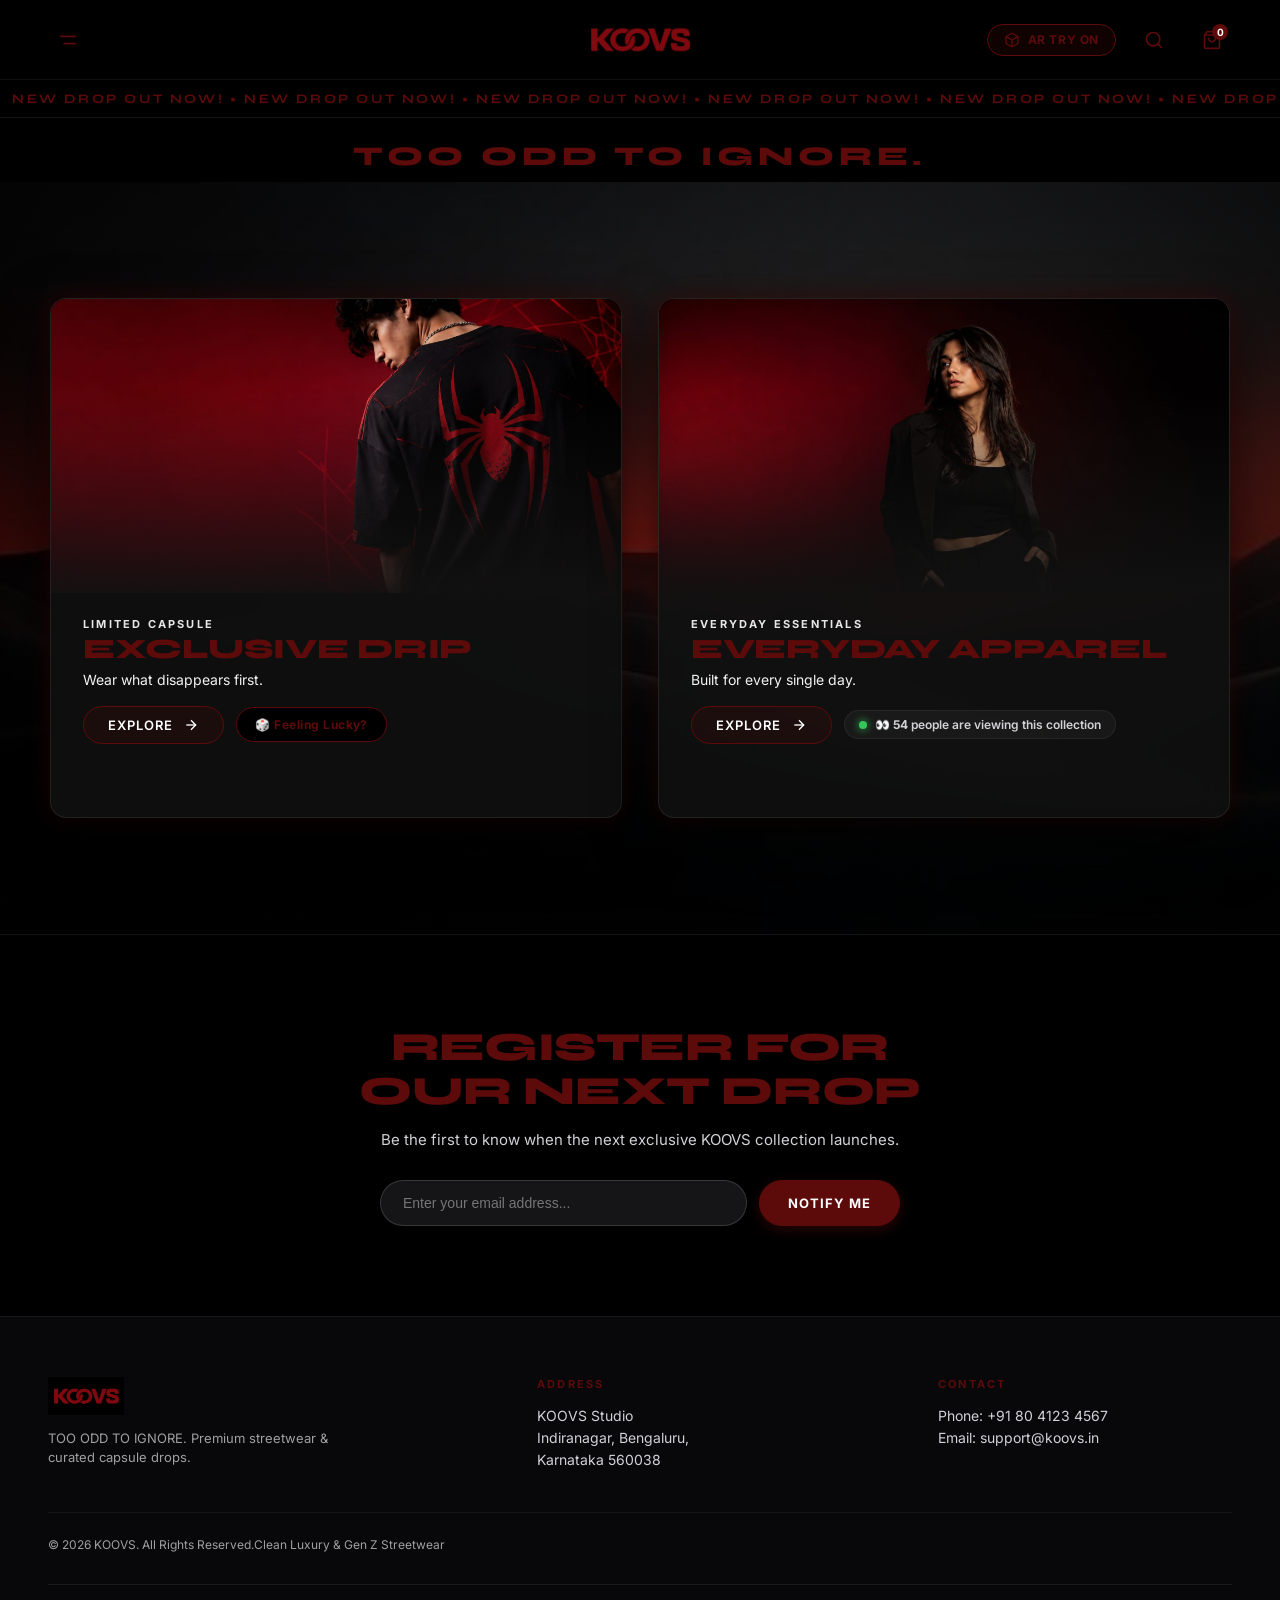
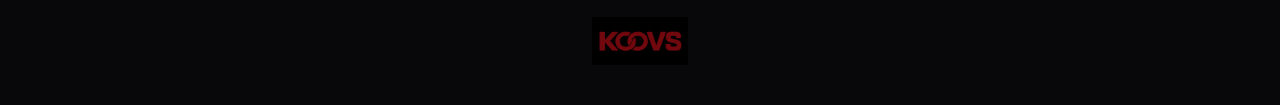
==== commit 1261187c: "fix: restore Everyday Apparel CTA size to EXPLORE and add subtle live viewer counter" ====
--- a/index.html
+++ b/index.html
@@ -181,13 +181,20 @@
             <h2 class="hero-card__title font-milker">Everyday Apparel</h2>
             <p class="hero-card__desc">Built for every single day.</p>
             
-            <a href="everyday-apparel.html" class="hero-btn">
-              <span>Shop</span>
-              <svg class="hero-btn__arrow" width="16" height="16" viewBox="0 0 24 24" fill="none" stroke="currentColor" stroke-width="2">
-                <line x1="5" y1="12" x2="19" y2="12"></line>
-                <polyline points="12 5 19 12 12 19"></polyline>
-              </svg>
-            </a>
+            <div class="hero-card__actions">
+              <a href="everyday-apparel.html" class="hero-btn">
+                <span>Explore</span>
+                <svg class="hero-btn__arrow" width="16" height="16" viewBox="0 0 24 24" fill="none" stroke="currentColor" stroke-width="2">
+                  <line x1="5" y1="12" x2="19" y2="12"></line>
+                  <polyline points="12 5 19 12 12 19"></polyline>
+                </svg>
+              </a>
+
+              <div class="live-activity-widget hero-live-activity" id="heroEaLiveWidget">
+                <span class="live-activity__pulse"></span>
+                <span class="live-activity__text">👀 <strong id="heroEaViewerCount">42</strong> people are viewing this collection</span>
+              </div>
+            </div>
           </div>
         </article>
 
--- a/styles.css
+++ b/styles.css
@@ -602,6 +602,14 @@
 
 .hero-btn:hover .hero-btn__arrow {
   transform: translateX(4px);
+}
+
+.hero-live-activity {
+  padding: 6px 14px;
+  font-size: 11px;
+  background: rgba(0, 0, 0, 0.45);
+  border: 1px solid rgba(255, 255, 255, 0.08);
+  border-radius: var(--radius-pill);
 }
 
 /* ----------------------------------------------------------
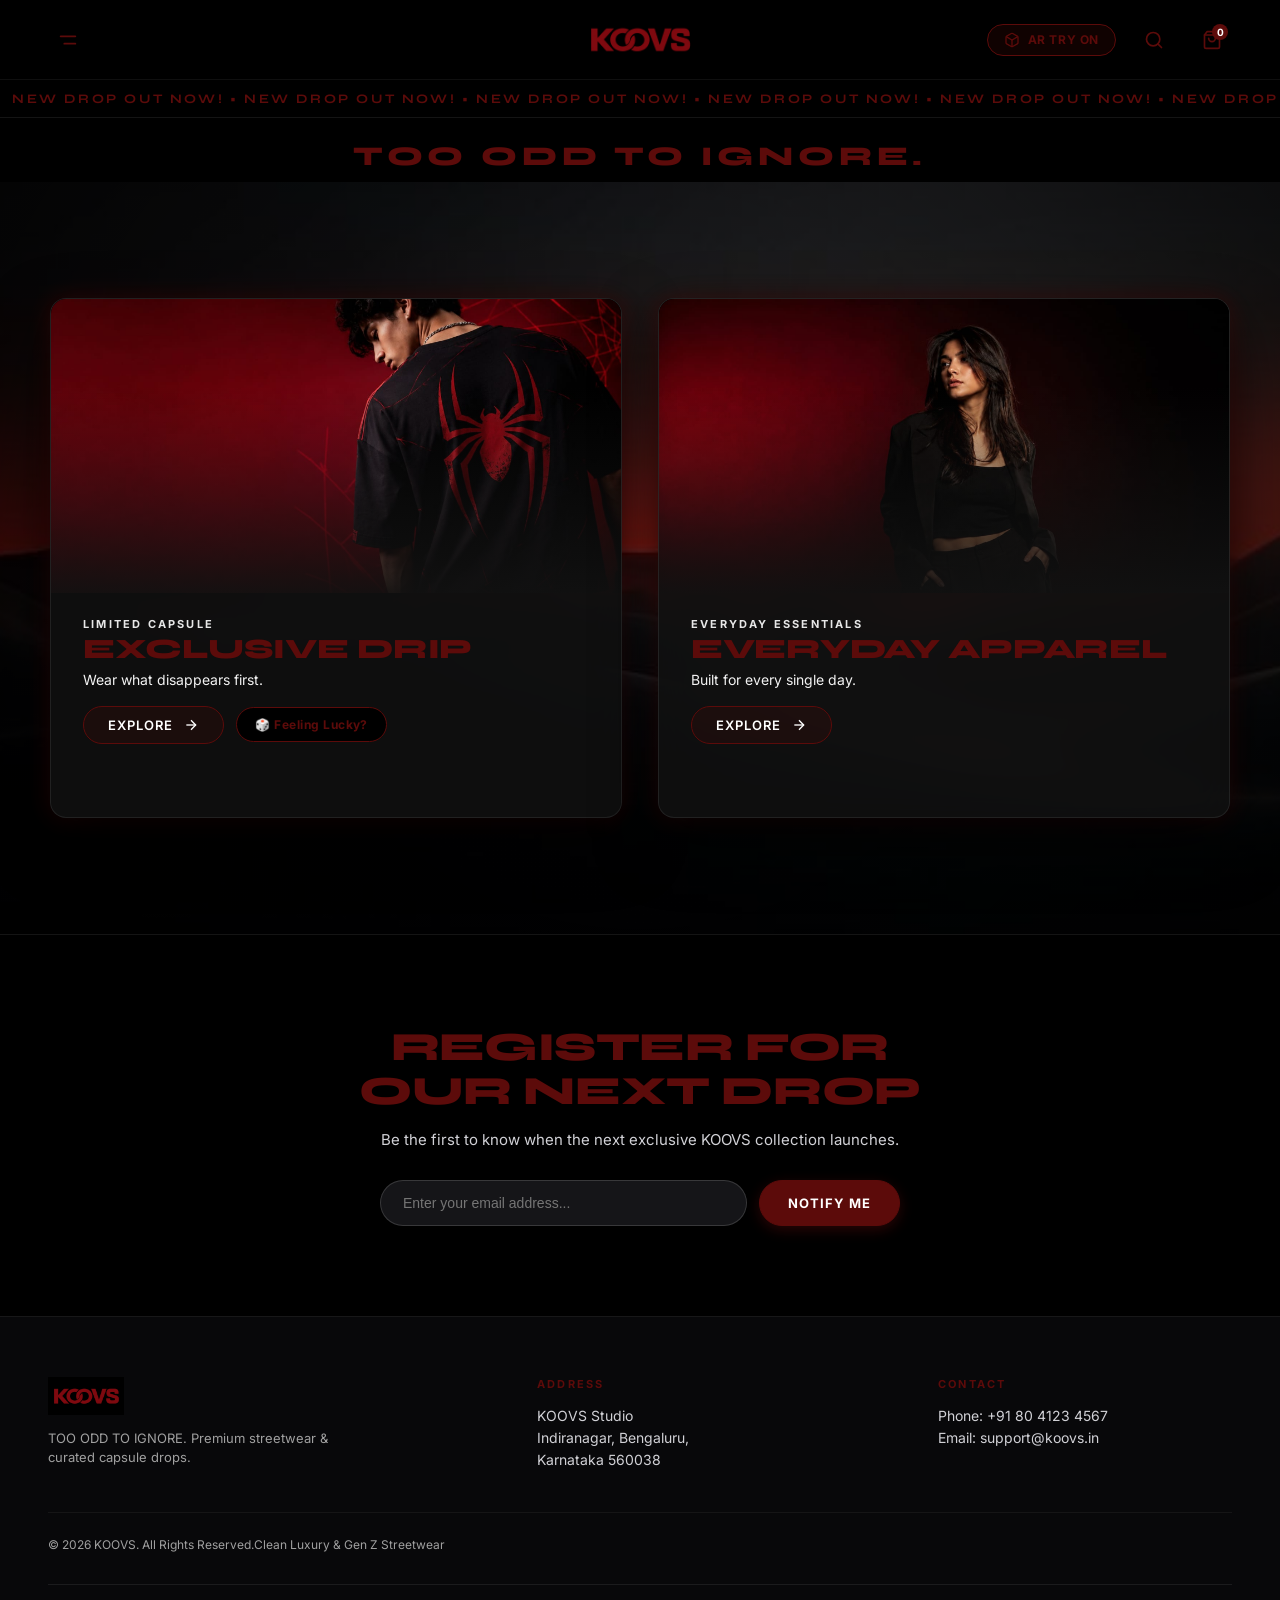
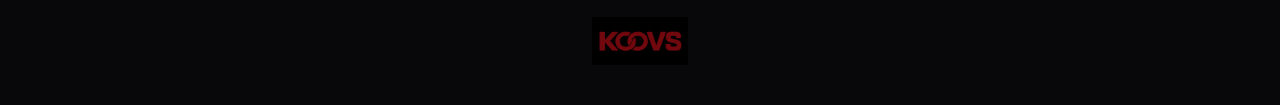
==== commit f2ca2e1f: "fix: restore Everyday Apparel CTA button compact size/style, update text to EXPLORE, and refine live" ====
--- a/index.html
+++ b/index.html
@@ -189,11 +189,6 @@
                   <polyline points="12 5 19 12 12 19"></polyline>
                 </svg>
               </a>
-
-              <div class="live-activity-widget hero-live-activity" id="heroEaLiveWidget">
-                <span class="live-activity__pulse"></span>
-                <span class="live-activity__text">👀 <strong id="heroEaViewerCount">42</strong> people are viewing this collection</span>
-              </div>
             </div>
           </div>
         </article>
--- a/styles.css
+++ b/styles.css
@@ -602,14 +602,6 @@
 
 .hero-btn:hover .hero-btn__arrow {
   transform: translateX(4px);
-}
-
-.hero-live-activity {
-  padding: 6px 14px;
-  font-size: 11px;
-  background: rgba(0, 0, 0, 0.45);
-  border: 1px solid rgba(255, 255, 255, 0.08);
-  border-radius: var(--radius-pill);
 }
 
 /* ----------------------------------------------------------
